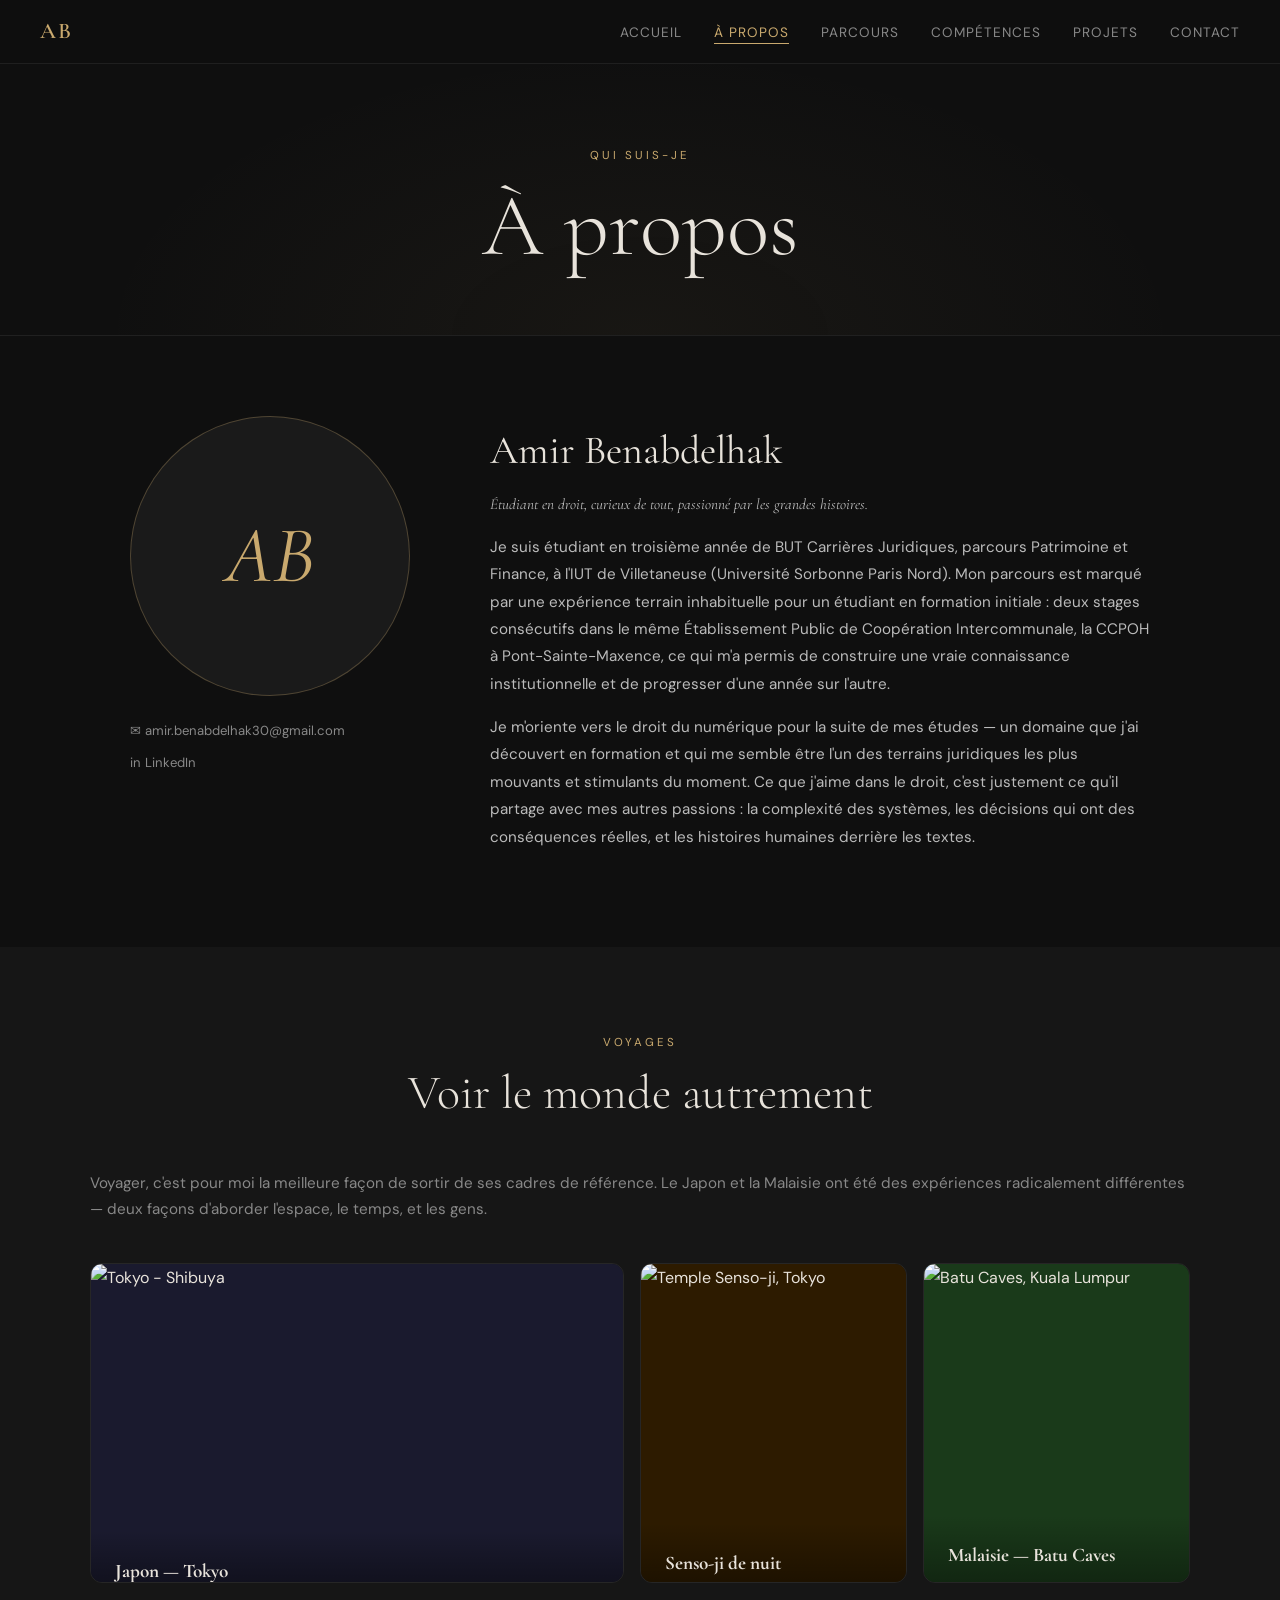
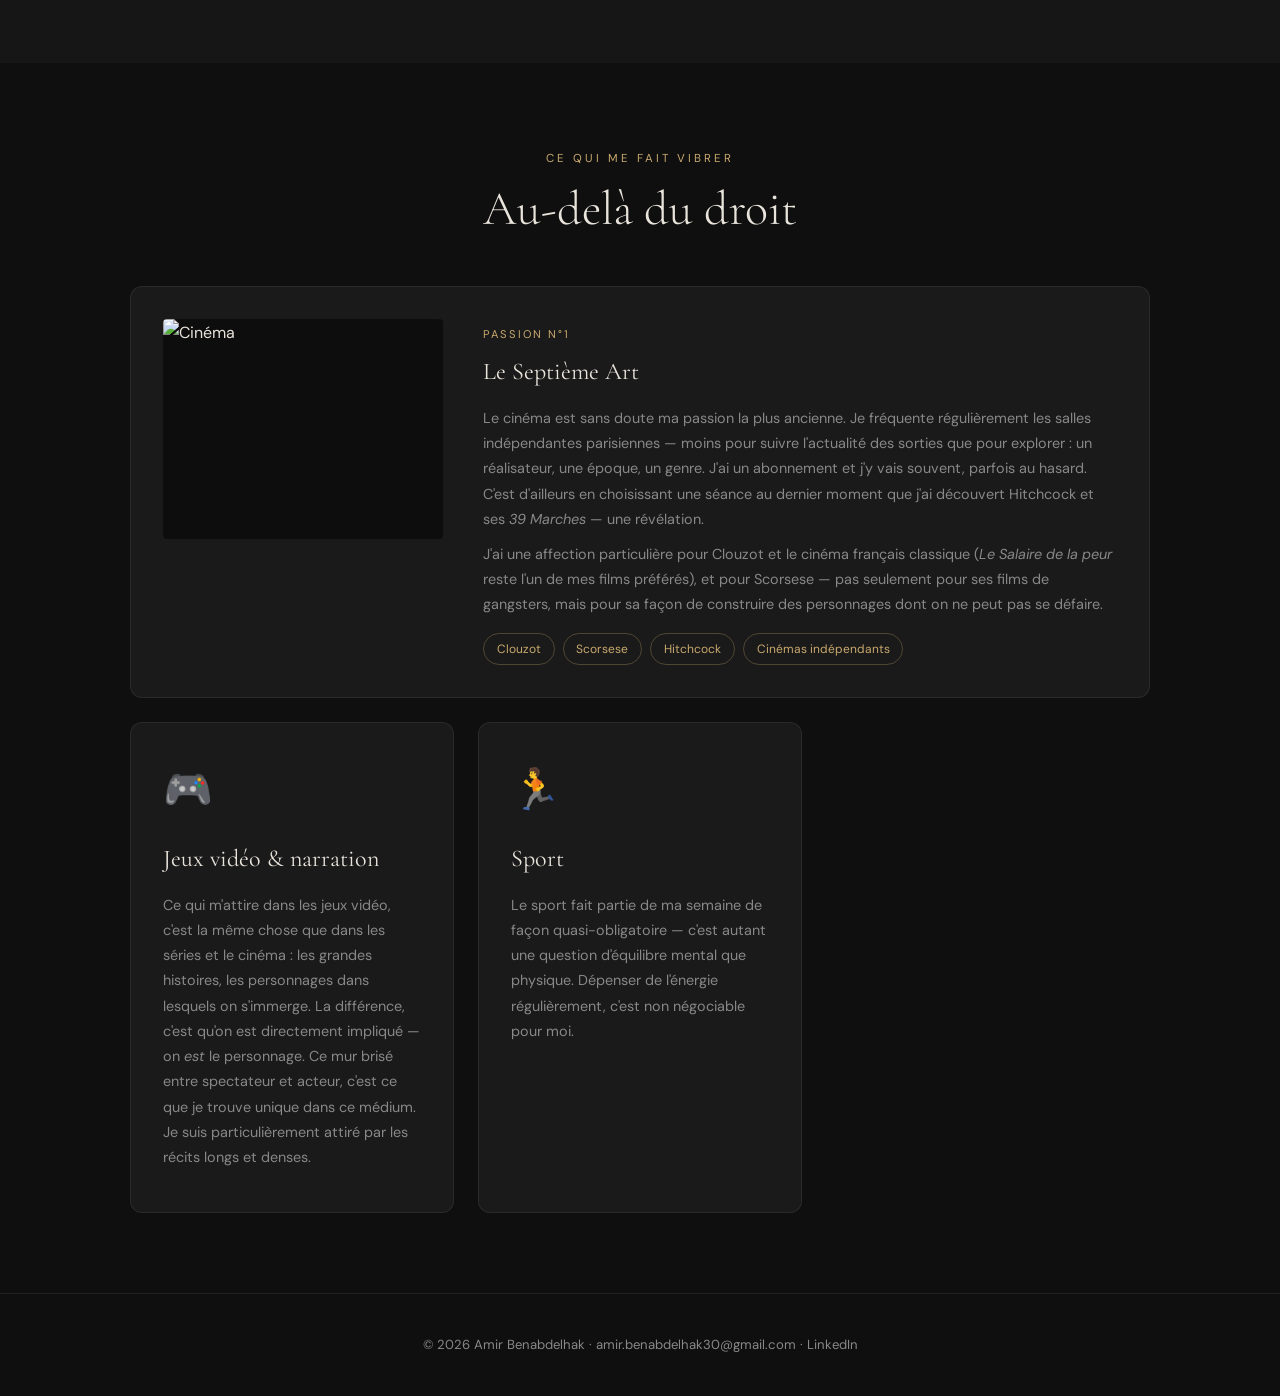
==== apropos.html @ e74fc809 "Add files via upload" ====
<!DOCTYPE html>
<html lang="fr">
<head>
  <meta charset="UTF-8">
  <meta name="viewport" content="width=device-width, initial-scale=1.0">
  <title>À propos — Amir Benabdelhak</title>
  <link rel="preconnect" href="https://fonts.googleapis.com">
  <link rel="preconnect" href="https://fonts.gstatic.com" crossorigin>
  <link href="https://fonts.googleapis.com/css2?family=Cormorant+Garamond:ital,wght@0,300;0,400;0,600;1,300;1,400&family=DM+Sans:wght@300;400;500&display=swap" rel="stylesheet">
  <link rel="stylesheet" href="style.css">
</head>
<body>

  <nav id="navbar">
    <div class="nav-logo">AB</div>
    <ul class="nav-links">
      <li><a href="index.html">Accueil</a></li>
      <li><a href="apropos.html" class="active">À propos</a></li>
      <li><a href="parcours.html">Parcours</a></li>
      <li><a href="competences.html">Compétences</a></li>
      <li><a href="projets.html">Projets</a></li>
      <li><a href="contact.html">Contact</a></li>
    </ul>
    <button class="nav-toggle" onclick="toggleMenu()">☰</button>
  </nav>

  <section class="page-hero">
    <span class="section-tag">Qui suis-je</span>
    <h1>À propos</h1>
  </section>

  <!-- INTRO -->
  <section class="about-intro">
    <div class="about-grid">
      <div class="about-photo-col">
        <img src="images/photo_pro.jpg" alt="Amir Benabdelhak" class="about-photo" onerror="this.style.display='none'; this.nextElementSibling.style.display='flex'">
        <div class="photo-placeholder large" style="display:none">AB</div>
        <div class="about-links">
          <a href="mailto:amir.benabdelhak30@gmail.com" class="about-link">✉ amir.benabdelhak30@gmail.com</a>
          <a href="https://www.linkedin.com/in/amir-benabdelhak-24921a3b7/" target="_blank" class="about-link">in LinkedIn</a>
        </div>
      </div>
      <div class="about-text-col">
        <h2>Amir Benabdelhak</h2>
        <p class="about-tagline"><em>Étudiant en droit, curieux de tout, passionné par les grandes histoires.</em></p>
        <p>Je suis étudiant en troisième année de BUT Carrières Juridiques, parcours Patrimoine et Finance, à l'IUT de Villetaneuse (Université Sorbonne Paris Nord). Mon parcours est marqué par une expérience terrain inhabituelle pour un étudiant en formation initiale : deux stages consécutifs dans le même Établissement Public de Coopération Intercommunale, la CCPOH à Pont-Sainte-Maxence, ce qui m'a permis de construire une vraie connaissance institutionnelle et de progresser d'une année sur l'autre.</p>
        <p>Je m'oriente vers le droit du numérique pour la suite de mes études — un domaine que j'ai découvert en formation et qui me semble être l'un des terrains juridiques les plus mouvants et stimulants du moment. Ce que j'aime dans le droit, c'est justement ce qu'il partage avec mes autres passions : la complexité des systèmes, les décisions qui ont des conséquences réelles, et les histoires humaines derrière les textes.</p>
      </div>
    </div>
  </section>

  <!-- VOYAGES -->
  <section class="travels">
    <div class="section-header">
      <span class="section-tag">Voyages</span>
      <h2>Voir le monde autrement</h2>
    </div>
    <p class="section-intro">Voyager, c'est pour moi la meilleure façon de sortir de ses cadres de référence. Le Japon et la Malaisie ont été des expériences radicalement différentes — deux façons d'aborder l'espace, le temps, et les gens.</p>
    <div class="travel-grid">
      <div class="travel-card wide">
        <img src="images/japon_shibuya.jpg" alt="Shibuya, Tokyo" onerror="this.style.background='#1a1a2e'; this.alt='Tokyo - Shibuya'">
        <div class="travel-overlay">
          <h3>Japon — Tokyo</h3>
          <p>Shibuya, Asakusa, l'hypermodernité et le temple côte à côte. Une ville où la tradition et le futur coexistent sans se contredire.</p>
        </div>
      </div>
      <div class="travel-card">
        <img src="images/japon_temple.jpg" alt="Temple Senso-ji, Tokyo" onerror="this.style.background='#2d1b00'">
        <div class="travel-overlay">
          <h3>Senso-ji de nuit</h3>
          <p>Asakusa après minuit. Un silence inhabituellement précieux dans cette ville qui ne dort pas.</p>
        </div>
      </div>
      <div class="travel-card">
        <img src="images/malaisie.jpg" alt="Batu Caves, Kuala Lumpur" onerror="this.style.background='#1a3a1a'">
        <div class="travel-overlay">
          <h3>Malaisie — Batu Caves</h3>
          <p>Kuala Lumpur et ses Batu Caves, un melting-pot culturel fascinant entre Asie du Sud-Est et influences indiennes.</p>
        </div>
      </div>
    </div>
  </section>

  <!-- CENTRES D'INTÉRÊT -->
  <section class="interests">
    <div class="section-header">
      <span class="section-tag">Ce qui me fait vibrer</span>
      <h2>Au-delà du droit</h2>
    </div>
    <div class="interests-grid">

      <div class="interest-card featured">
        <div class="interest-img-wrap">
          <img src="images/cinema.jpg" alt="Cinéma" onerror="this.parentElement.style.background='#0d0d0d'">
        </div>
        <div class="interest-content">
          <span class="interest-tag">Passion n°1</span>
          <h3>Le Septième Art</h3>
          <p>Le cinéma est sans doute ma passion la plus ancienne. Je fréquente régulièrement les salles indépendantes parisiennes — moins pour suivre l'actualité des sorties que pour explorer : un réalisateur, une époque, un genre. J'ai un abonnement et j'y vais souvent, parfois au hasard. C'est d'ailleurs en choisissant une séance au dernier moment que j'ai découvert Hitchcock et ses <em>39 Marches</em> — une révélation.</p>
          <p>J'ai une affection particulière pour Clouzot et le cinéma français classique (<em>Le Salaire de la peur</em> reste l'un de mes films préférés), et pour Scorsese — pas seulement pour ses films de gangsters, mais pour sa façon de construire des personnages dont on ne peut pas se défaire.</p>
          <div class="interest-tags">
            <span>Clouzot</span><span>Scorsese</span><span>Hitchcock</span><span>Cinémas indépendants</span>
          </div>
        </div>
      </div>

      <div class="interest-card">
        <span class="interest-emoji">🎮</span>
        <h3>Jeux vidéo & narration</h3>
        <p>Ce qui m'attire dans les jeux vidéo, c'est la même chose que dans les séries et le cinéma : les grandes histoires, les personnages dans lesquels on s'immerge. La différence, c'est qu'on est directement impliqué — on <em>est</em> le personnage. Ce mur brisé entre spectateur et acteur, c'est ce que je trouve unique dans ce médium. Je suis particulièrement attiré par les récits longs et denses.</p>
      </div>

      <div class="interest-card">
        <span class="interest-emoji">🏃</span>
        <h3>Sport</h3>
        <p>Le sport fait partie de ma semaine de façon quasi-obligatoire — c'est autant une question d'équilibre mental que physique. Dépenser de l'énergie régulièrement, c'est non négociable pour moi.</p>
      </div>

    </div>
  </section>

  <footer>
    <p>© 2026 Amir Benabdelhak · <a href="mailto:amir.benabdelhak30@gmail.com">amir.benabdelhak30@gmail.com</a> · <a href="https://www.linkedin.com/in/amir-benabdelhak-24921a3b7/" target="_blank">LinkedIn</a></p>
  </footer>

  <script src="script.js"></script>
</body>
</html>
---- style.css ----
/* ===========================
   VARIABLES & RESET
   =========================== */
:root {
  --bg: #0f0f0f;
  --bg-alt: #161616;
  --bg-card: #1a1a1a;
  --text: #e8e3db;
  --text-muted: #888;
  --text-light: #bbb;
  --accent: #c9a96e;
  --accent-light: #e4c99a;
  --accent-dim: rgba(201, 169, 110, 0.15);
  --border: rgba(255,255,255,0.07);
  --border-accent: rgba(201, 169, 110, 0.3);
  --font-display: 'Cormorant Garamond', Georgia, serif;
  --font-body: 'DM Sans', sans-serif;
  --radius: 4px;
  --radius-lg: 12px;
  --shadow: 0 4px 24px rgba(0,0,0,0.4);
  --transition: 0.3s ease;
}

*, *::before, *::after { box-sizing: border-box; margin: 0; padding: 0; }

html { scroll-behavior: smooth; }

body {
  background: var(--bg);
  color: var(--text);
  font-family: var(--font-body);
  font-size: 16px;
  line-height: 1.7;
  overflow-x: hidden;
}

a { color: var(--accent); text-decoration: none; transition: color var(--transition); }
a:hover { color: var(--accent-light); }

img { max-width: 100%; display: block; }

ul { list-style: none; }

/* ===========================
   NAVBAR
   =========================== */
#navbar {
  position: fixed;
  top: 0; left: 0; right: 0;
  z-index: 100;
  display: flex;
  align-items: center;
  justify-content: space-between;
  padding: 0 2.5rem;
  height: 64px;
  background: rgba(15,15,15,0.92);
  backdrop-filter: blur(12px);
  border-bottom: 1px solid var(--border);
  transition: background var(--transition);
}

.nav-logo {
  font-family: var(--font-display);
  font-size: 1.4rem;
  font-weight: 600;
  color: var(--accent);
  letter-spacing: 2px;
}

.nav-links {
  display: flex;
  gap: 2rem;
  align-items: center;
}

.nav-links a {
  font-size: 0.85rem;
  font-weight: 400;
  color: var(--text-muted);
  text-transform: uppercase;
  letter-spacing: 1px;
  transition: color var(--transition);
  padding-bottom: 2px;
  border-bottom: 1px solid transparent;
}

.nav-links a:hover,
.nav-links a.active {
  color: var(--accent);
  border-bottom-color: var(--accent);
}

.nav-toggle {
  display: none;
  background: none;
  border: none;
  color: var(--text);
  font-size: 1.4rem;
  cursor: pointer;
}

/* ===========================
   HERO
   =========================== */
.hero {
  min-height: 100vh;
  display: flex;
  align-items: center;
  justify-content: center;
  padding: 100px 2.5rem 60px;
  position: relative;
  overflow: hidden;
}

.hero-bg {
  position: absolute;
  inset: 0;
  background: radial-gradient(ellipse at 60% 40%, rgba(201,169,110,0.06) 0%, transparent 60%),
              radial-gradient(ellipse at 10% 80%, rgba(201,169,110,0.04) 0%, transparent 50%);
  pointer-events: none;
}

.hero-content {
  max-width: 1100px;
  width: 100%;
  display: grid;
  grid-template-columns: 280px 1fr;
  gap: 5rem;
  align-items: center;
  animation: fadeUp 0.8s ease both;
}

@keyframes fadeUp {
  from { opacity: 0; transform: translateY(30px); }
  to   { opacity: 1; transform: translateY(0); }
}

.hero-photo-wrap {
  position: relative;
}

.hero-photo {
  width: 100%;
  aspect-ratio: 3/4;
  object-fit: cover;
  object-position: top;
  border-radius: var(--radius-lg);
  border: 1px solid var(--border-accent);
  box-shadow: var(--shadow);
}

.photo-placeholder {
  width: 100%;
  aspect-ratio: 3/4;
  border-radius: var(--radius-lg);
  background: var(--bg-card);
  border: 1px solid var(--border-accent);
  display: flex;
  align-items: center;
  justify-content: center;
  font-family: var(--font-display);
  font-size: 4rem;
  color: var(--accent);
  font-style: italic;
}

.photo-placeholder.large {
  aspect-ratio: 1;
  font-size: 5rem;
  width: 280px;
  height: 280px;
  border-radius: 50%;
}

.hero-eyebrow {
  font-size: 0.75rem;
  text-transform: uppercase;
  letter-spacing: 3px;
  color: var(--accent);
  margin-bottom: 1rem;
}

.hero-name {
  font-family: var(--font-display);
  font-size: clamp(3rem, 6vw, 5rem);
  font-weight: 300;
  line-height: 1.1;
  color: var(--text);
  margin-bottom: 1.2rem;
}

.hero-name em {
  font-style: italic;
  color: var(--accent);
}

.hero-subtitle {
  font-size: 0.9rem;
  color: var(--text-muted);
  text-transform: uppercase;
  letter-spacing: 1.5px;
  margin-bottom: 1.5rem;
  line-height: 1.8;
}

.hero-desc {
  color: var(--text-light);
  font-size: 1rem;
  max-width: 520px;
  margin-bottom: 2.5rem;
  line-height: 1.8;
}

.hero-cta {
  display: flex;
  gap: 1rem;
  flex-wrap: wrap;
}

.btn-primary {
  display: inline-block;
  padding: 0.8rem 2rem;
  background: var(--accent);
  color: #0f0f0f;
  font-weight: 500;
  font-size: 0.85rem;
  letter-spacing: 1px;
  text-transform: uppercase;
  border-radius: var(--radius);
  transition: all var(--transition);
}

.btn-primary:hover {
  background: var(--accent-light);
  color: #0f0f0f;
  transform: translateY(-2px);
  box-shadow: 0 8px 24px rgba(201,169,110,0.3);
}

.btn-primary.full-width { width: 100%; text-align: center; }

.btn-secondary {
  display: inline-block;
  padding: 0.8rem 2rem;
  border: 1px solid var(--border-accent);
  color: var(--accent);
  font-size: 0.85rem;
  letter-spacing: 1px;
  text-transform: uppercase;
  border-radius: var(--radius);
  transition: all var(--transition);
}

.btn-secondary:hover {
  background: var(--accent-dim);
  color: var(--accent-light);
  transform: translateY(-2px);
}

.hero-scroll {
  position: absolute;
  bottom: 2rem;
  left: 50%;
  transform: translateX(-50%);
  color: var(--text-muted);
  font-size: 1.2rem;
  animation: bounce 2s infinite;
}

@keyframes bounce {
  0%, 100% { transform: translateX(-50%) translateY(0); }
  50%       { transform: translateX(-50%) translateY(6px); }
}

/* ===========================
   STATS
   =========================== */
.stats {
  padding: 4rem 2.5rem;
  border-top: 1px solid var(--border);
  border-bottom: 1px solid var(--border);
  background: var(--bg-alt);
}

.stats-grid {
  max-width: 1100px;
  margin: 0 auto;
  display: grid;
  grid-template-columns: repeat(4, 1fr);
  gap: 2rem;
  text-align: center;
}

.stat-number {
  display: block;
  font-family: var(--font-display);
  font-size: 3rem;
  font-weight: 300;
  color: var(--accent);
  line-height: 1;
  margin-bottom: 0.5rem;
}

.stat-label {
  font-size: 0.82rem;
  color: var(--text-muted);
  text-transform: uppercase;
  letter-spacing: 1px;
  line-height: 1.4;
}

/* ===========================
   SECTIONS COMMUNES
   =========================== */
.section-header {
  max-width: 1100px;
  margin: 0 auto 3rem;
  text-align: center;
}

.section-tag {
  display: inline-block;
  font-size: 0.72rem;
  text-transform: uppercase;
  letter-spacing: 3px;
  color: var(--accent);
  margin-bottom: 0.8rem;
}

.section-header h2 {
  font-family: var(--font-display);
  font-size: clamp(2rem, 4vw, 3rem);
  font-weight: 300;
  color: var(--text);
  line-height: 1.2;
}

.section-intro {
  color: var(--text-muted);
  max-width: 600px;
  margin: 1rem auto 0;
  font-size: 0.95rem;
}

/* ===========================
   MISSIONS PREVIEW (HOME)
   =========================== */
.missions-preview {
  padding: 6rem 2.5rem;
  max-width: 1100px;
  margin: 0 auto;
}

.missions-grid {
  display: grid;
  grid-template-columns: repeat(2, 1fr);
  gap: 1.5rem;
}

.mission-card {
  background: var(--bg-card);
  border: 1px solid var(--border);
  border-radius: var(--radius-lg);
  padding: 2rem;
  transition: border-color var(--transition), transform var(--transition);
}

.mission-card:hover {
  border-color: var(--border-accent);
  transform: translateY(-4px);
}

.mission-icon {
  font-size: 2rem;
  display: block;
  margin-bottom: 1rem;
}

.mission-card h3 {
  font-family: var(--font-display);
  font-size: 1.4rem;
  font-weight: 400;
  color: var(--text);
  margin-bottom: 0.7rem;
}

.mission-card p {
  color: var(--text-muted);
  font-size: 0.9rem;
  line-height: 1.7;
}

/* ===========================
   PAGE HERO
   =========================== */
.page-hero {
  padding: 140px 2.5rem 60px;
  text-align: center;
  border-bottom: 1px solid var(--border);
  background: radial-gradient(ellipse at 50% 100%, rgba(201,169,110,0.05) 0%, transparent 60%);
}

.page-hero h1 {
  font-family: var(--font-display);
  font-size: clamp(3rem, 7vw, 5.5rem);
  font-weight: 300;
  color: var(--text);
  line-height: 1.1;
}

/* ===========================
   ABOUT PAGE
   =========================== */
.about-intro {
  padding: 5rem 2.5rem;
  max-width: 1100px;
  margin: 0 auto;
}

.about-grid {
  display: grid;
  grid-template-columns: 280px 1fr;
  gap: 5rem;
  align-items: start;
}

.about-photo {
  width: 280px;
  height: 280px;
  object-fit: cover;
  object-position: top;
  border-radius: 50%;
  border: 2px solid var(--border-accent);
  box-shadow: var(--shadow);
}

.about-links {
  margin-top: 1.5rem;
  display: flex;
  flex-direction: column;
  gap: 0.6rem;
}

.about-link {
  font-size: 0.82rem;
  color: var(--text-muted);
  transition: color var(--transition);
  display: flex;
  align-items: center;
  gap: 0.4rem;
}

.about-link:hover { color: var(--accent); }

.about-text-col h2 {
  font-family: var(--font-display);
  font-size: 2.5rem;
  font-weight: 400;
  color: var(--text);
  margin-bottom: 0.4rem;
}

.about-tagline {
  color: var(--accent);
  font-family: var(--font-display);
  font-size: 1.2rem;
  margin-bottom: 1.5rem;
}

.about-text-col p {
  color: var(--text-light);
  font-size: 0.95rem;
  line-height: 1.8;
  margin-bottom: 1rem;
}

/* ===========================
   TRAVELS
   =========================== */
.travels {
  padding: 5rem 2.5rem;
  background: var(--bg-alt);
}

.travels .section-header,
.travels p.section-intro {
  max-width: 1100px;
  margin-left: auto;
  margin-right: auto;
}

.travel-grid {
  max-width: 1100px;
  margin: 2.5rem auto 0;
  display: grid;
  grid-template-columns: 2fr 1fr 1fr;
  grid-template-rows: 320px;
  gap: 1rem;
}

.travel-card {
  position: relative;
  overflow: hidden;
  border-radius: var(--radius-lg);
  border: 1px solid var(--border);
  cursor: pointer;
}

.travel-card img {
  width: 100%;
  height: 100%;
  object-fit: cover;
  transition: transform 0.5s ease;
  background: var(--bg-card);
}

.travel-card:hover img { transform: scale(1.05); }

.travel-overlay {
  position: absolute;
  bottom: 0; left: 0; right: 0;
  padding: 1.5rem;
  background: linear-gradient(to top, rgba(0,0,0,0.85) 0%, transparent 100%);
  transform: translateY(60%);
  transition: transform 0.4s ease;
}

.travel-card:hover .travel-overlay { transform: translateY(0); }

.travel-overlay h3 {
  font-family: var(--font-display);
  font-size: 1.2rem;
  color: var(--text);
  margin-bottom: 0.4rem;
}

.travel-overlay p {
  font-size: 0.82rem;
  color: var(--text-muted);
  line-height: 1.5;
}

/* ===========================
   INTERESTS
   =========================== */
.interests {
  padding: 5rem 2.5rem;
  max-width: 1100px;
  margin: 0 auto;
}

.interests-grid {
  display: grid;
  grid-template-columns: 1fr 1fr 1fr;
  gap: 1.5rem;
  margin-top: 1rem;
}

.interest-card {
  background: var(--bg-card);
  border: 1px solid var(--border);
  border-radius: var(--radius-lg);
  padding: 2rem;
  transition: border-color var(--transition);
}

.interest-card:hover { border-color: var(--border-accent); }

.interest-card.featured {
  grid-column: 1 / -1;
  display: grid;
  grid-template-columns: 280px 1fr;
  gap: 2.5rem;
  align-items: start;
}

.interest-img-wrap {
  height: 220px;
  border-radius: var(--radius);
  overflow: hidden;
  background: var(--bg-alt);
}

.interest-img-wrap img {
  width: 100%;
  height: 100%;
  object-fit: cover;
}

.interest-tag {
  display: inline-block;
  font-size: 0.7rem;
  text-transform: uppercase;
  letter-spacing: 2px;
  color: var(--accent);
  margin-bottom: 0.5rem;
}

.interest-card h3 {
  font-family: var(--font-display);
  font-size: 1.5rem;
  font-weight: 400;
  color: var(--text);
  margin-bottom: 0.8rem;
}

.interest-card p {
  color: var(--text-muted);
  font-size: 0.9rem;
  line-height: 1.75;
  margin-bottom: 0.6rem;
}

.interest-tags {
  display: flex;
  flex-wrap: wrap;
  gap: 0.5rem;
  margin-top: 1rem;
}

.interest-tags span {
  font-size: 0.75rem;
  padding: 0.3rem 0.8rem;
  border: 1px solid var(--border-accent);
  border-radius: 50px;
  color: var(--accent);
}

.interest-emoji {
  font-size: 2.5rem;
  display: block;
  margin-bottom: 1rem;
}

/* ===========================
   TIMELINE
   =========================== */
.timeline-section {
  padding: 5rem 2.5rem;
  max-width: 1100px;
  margin: 0 auto;
}

.timeline {
  position: relative;
  padding: 2rem 0;
}

.timeline::before {
  content: '';
  position: absolute;
  left: 50%;
  top: 0; bottom: 0;
  width: 1px;
  background: var(--border);
  transform: translateX(-50%);
}

.timeline-block {
  display: flex;
  width: 50%;
  padding: 0 3rem 3rem;
  position: relative;
  animation: fadeUp 0.6s ease both;
}

.timeline-block.left {
  left: 0;
  justify-content: flex-end;
}

.timeline-block.right {
  left: 50%;
  justify-content: flex-start;
}

.timeline-dot {
  position: absolute;
  right: -8px;
  top: 8px;
  width: 16px;
  height: 16px;
  border-radius: 50%;
  background: var(--bg);
  border: 2px solid var(--accent);
  z-index: 1;
}

.timeline-block.right .timeline-dot {
  left: -8px;
  right: auto;
}

.timeline-dot.education { border-color: var(--accent); }
.timeline-dot.internship { background: var(--accent); }
.timeline-dot.future { border-color: var(--text-muted); border-style: dashed; }

.timeline-card {
  background: var(--bg-card);
  border: 1px solid var(--border);
  border-radius: var(--radius-lg);
  padding: 1.8rem;
  max-width: 440px;
  transition: border-color var(--transition);
}

.timeline-card:hover { border-color: var(--border-accent); }
.timeline-card.highlight { border-color: var(--border-accent); }

.timeline-date {
  display: block;
  font-size: 0.75rem;
  color: var(--accent);
  text-transform: uppercase;
  letter-spacing: 2px;
  margin-bottom: 0.3rem;
}

.timeline-type {
  display: block;
  font-size: 0.72rem;
  color: var(--text-muted);
  text-transform: uppercase;
  letter-spacing: 1px;
  margin-bottom: 0.6rem;
}

.timeline-card h3 {
  font-family: var(--font-display);
  font-size: 1.4rem;
  font-weight: 400;
  color: var(--text);
  margin-bottom: 0.2rem;
}

.timeline-card h4 {
  font-size: 0.82rem;
  color: var(--text-muted);
  font-weight: 400;
  margin-bottom: 0.8rem;
}

.timeline-card p {
  font-size: 0.88rem;
  color: var(--text-muted);
  line-height: 1.7;
  margin-bottom: 0.6rem;
}

.timeline-missions {
  margin: 0.8rem 0;
  padding-left: 1.2rem;
}

.timeline-missions li {
  list-style: disc;
  font-size: 0.85rem;
  color: var(--text-muted);
  line-height: 1.6;
  margin-bottom: 0.4rem;
}

.timeline-tags {
  display: flex;
  flex-wrap: wrap;
  gap: 0.4rem;
  margin-top: 1rem;
}

.timeline-tags span {
  font-size: 0.72rem;
  padding: 0.25rem 0.7rem;
  background: var(--accent-dim);
  color: var(--accent);
  border-radius: 50px;
}

.future-card {
  border-style: dashed;
  border-color: var(--border);
}

/* ===========================
   SKILLS PAGE
   =========================== */
.skills-section {
  padding: 5rem 2.5rem;
}

.skills-section.alt-bg { background: var(--bg-alt); }

.competences-grid {
  max-width: 1100px;
  margin: 0 auto;
  display: grid;
  grid-template-columns: repeat(2, 1fr);
  gap: 1.5rem;
}

.competence-card {
  background: var(--bg-card);
  border: 1px solid var(--border);
  border-radius: var(--radius-lg);
  padding: 2rem;
  transition: border-color var(--transition), transform var(--transition);
}

.competence-card:hover {
  border-color: var(--border-accent);
  transform: translateY(-3px);
}

.competence-number {
  font-family: var(--font-display);
  font-size: 3.5rem;
  font-weight: 300;
  color: var(--accent-dim);
  line-height: 1;
  margin-bottom: 0.5rem;
  border-bottom: 1px solid var(--border);
  padding-bottom: 0.5rem;
}

.competence-card h3 {
  font-family: var(--font-display);
  font-size: 1.3rem;
  font-weight: 400;
  color: var(--text);
  margin: 0.8rem 0 0.6rem;
}

.competence-card p {
  color: var(--text-muted);
  font-size: 0.88rem;
  line-height: 1.7;
  margin-bottom: 1rem;
}

.competence-examples {
  border-top: 1px solid var(--border);
  padding-top: 1rem;
  font-size: 0.82rem;
}

.competence-examples strong {
  display: block;
  color: var(--accent);
  margin-bottom: 0.4rem;
  font-size: 0.75rem;
  text-transform: uppercase;
  letter-spacing: 1px;
}

.competence-examples span {
  display: block;
  color: var(--text-muted);
  padding: 0.2rem 0;
  padding-left: 0.8rem;
  border-left: 2px solid var(--accent-dim);
  margin-bottom: 0.3rem;
}

.skills-domains {
  max-width: 1100px;
  margin: 0 auto;
  display: grid;
  grid-template-columns: repeat(2, 1fr);
  gap: 2rem;
}

.domain-block {
  background: var(--bg-card);
  border: 1px solid var(--border);
  border-radius: var(--radius-lg);
  padding: 2rem;
}

.domain-block h3 {
  font-family: var(--font-display);
  font-size: 1.3rem;
  font-weight: 400;
  color: var(--text);
  margin-bottom: 1.5rem;
  padding-bottom: 0.8rem;
  border-bottom: 1px solid var(--border);
}

.skill-bar-item {
  margin-bottom: 1.2rem;
}

.skill-bar-item span {
  font-size: 0.82rem;
  color: var(--text-muted);
  display: block;
  margin-bottom: 0.4rem;
}

.bar {
  height: 4px;
  background: rgba(255,255,255,0.06);
  border-radius: 2px;
  overflow: hidden;
}

.bar-fill {
  height: 100%;
  background: linear-gradient(to right, var(--accent), var(--accent-light));
  border-radius: 2px;
  transition: width 1.5s ease;
  width: 0;
}

.bar-fill.animated { width: var(--w); }

/* ===========================
   PROJETS PAGE
   =========================== */
.project-featured {
  padding: 4rem 2.5rem;
  max-width: 1100px;
  margin: 0 auto;
}

.featured-badge {
  display: inline-block;
  font-size: 0.8rem;
  padding: 0.4rem 1.2rem;
  background: var(--accent-dim);
  color: var(--accent);
  border-radius: 50px;
  border: 1px solid var(--border-accent);
  margin-bottom: 2rem;
  text-transform: uppercase;
  letter-spacing: 1px;
}

.featured-grid {
  display: grid;
  grid-template-columns: 1fr 380px;
  gap: 3rem;
  align-items: start;
  background: var(--bg-card);
  border: 1px solid var(--border-accent);
  border-radius: var(--radius-lg);
  padding: 2.5rem;
}

.project-type {
  display: block;
  font-size: 0.75rem;
  text-transform: uppercase;
  letter-spacing: 2px;
  color: var(--accent);
  margin-bottom: 0.6rem;
}

.featured-text h2 {
  font-family: var(--font-display);
  font-size: 2rem;
  font-weight: 400;
  color: var(--text);
  margin-bottom: 1.5rem;
  line-height: 1.2;
}

.project-scores {
  display: flex;
  gap: 2rem;
  margin-bottom: 1.5rem;
  padding: 1.2rem;
  background: var(--bg-alt);
  border-radius: var(--radius);
}

.score-item { text-align: center; }

.score-value {
  display: block;
  font-family: var(--font-display);
  font-size: 2.5rem;
  font-weight: 300;
  color: var(--accent);
  line-height: 1;
}

.score-label {
  font-size: 0.75rem;
  color: var(--text-muted);
  text-transform: uppercase;
  letter-spacing: 1px;
}

.featured-text p {
  color: var(--text-muted);
  font-size: 0.9rem;
  line-height: 1.75;
  margin-bottom: 1rem;
}

.featured-text h4 {
  font-family: var(--font-display);
  font-size: 1.1rem;
  color: var(--accent);
  font-weight: 400;
  margin: 1.2rem 0 0.8rem;
}

.project-learnings {
  padding-left: 1.2rem;
}

.project-learnings li {
  list-style: disc;
  font-size: 0.88rem;
  color: var(--text-muted);
  line-height: 1.65;
  margin-bottom: 0.6rem;
}

.project-learnings strong { color: var(--text-light); }

.project-structure h4 {
  font-family: var(--font-display);
  font-size: 1.1rem;
  color: var(--text);
  margin-bottom: 1.2rem;
  padding-bottom: 0.6rem;
  border-bottom: 1px solid var(--border);
}

.structure-item {
  display: flex;
  gap: 1rem;
  margin-bottom: 1rem;
  align-items: flex-start;
}

.struct-num {
  min-width: 32px;
  height: 32px;
  background: var(--accent-dim);
  color: var(--accent);
  border-radius: 50%;
  display: flex;
  align-items: center;
  justify-content: center;
  font-family: var(--font-display);
  font-size: 0.9rem;
  flex-shrink: 0;
}

.structure-item strong {
  display: block;
  font-size: 0.85rem;
  color: var(--text);
  margin-bottom: 0.2rem;
}

.structure-item p {
  font-size: 0.78rem;
  color: var(--text-muted);
  line-height: 1.5;
}

.stage-projects {
  padding: 5rem 2.5rem;
  background: var(--bg-alt);
}

.projects-grid {
  max-width: 1100px;
  margin: 0 auto;
  display: grid;
  grid-template-columns: repeat(2, 1fr);
  gap: 1.5rem;
}

.project-card {
  background: var(--bg-card);
  border: 1px solid var(--border);
  border-radius: var(--radius-lg);
  padding: 2rem;
  transition: border-color var(--transition), transform var(--transition);
}

.project-card:hover {
  border-color: var(--border-accent);
  transform: translateY(-3px);
}

.project-card-header {
  display: flex;
  justify-content: space-between;
  align-items: center;
  margin-bottom: 0.8rem;
}

.project-label {
  font-size: 0.72rem;
  text-transform: uppercase;
  letter-spacing: 2px;
  color: var(--accent);
}

.project-status {
  font-size: 0.72rem;
  padding: 0.2rem 0.7rem;
  border-radius: 50px;
}

.project-status.done {
  background: rgba(100,200,100,0.1);
  color: #7ec87e;
  border: 1px solid rgba(100,200,100,0.2);
}

.project-status.progress {
  background: rgba(201,169,110,0.15);
  color: var(--accent);
  border: 1px solid var(--border-accent);
}

.project-card h3 {
  font-family: var(--font-display);
  font-size: 1.4rem;
  font-weight: 400;
  color: var(--text);
  margin-bottom: 0.3rem;
}

.project-base {
  font-size: 0.78rem;
  color: var(--accent);
  margin-bottom: 0.8rem;
  font-style: italic;
}

.project-card p {
  font-size: 0.88rem;
  color: var(--text-muted);
  line-height: 1.7;
  margin-bottom: 1rem;
}

.project-tags {
  display: flex;
  flex-wrap: wrap;
  gap: 0.4rem;
  margin-bottom: 1rem;
}

.project-tags span {
  font-size: 0.72rem;
  padding: 0.25rem 0.7rem;
  background: var(--accent-dim);
  color: var(--accent);
  border-radius: 50px;
}

.project-acquired {
  border-top: 1px solid var(--border);
  padding-top: 1rem;
  font-size: 0.82rem;
  color: var(--text-muted);
  line-height: 1.65;
}

.project-acquired strong {
  display: block;
  color: var(--text-light);
  margin-bottom: 0.3rem;
}

/* ===========================
   CONTACT PAGE
   =========================== */
.contact-section {
  padding: 5rem 2.5rem;
  max-width: 1100px;
  margin: 0 auto;
}

.contact-grid {
  display: grid;
  grid-template-columns: 1fr 1.4fr;
  gap: 5rem;
  align-items: start;
}

.contact-info h2 {
  font-family: var(--font-display);
  font-size: 2.5rem;
  font-weight: 300;
  color: var(--text);
  margin-bottom: 1rem;
}

.contact-info > p {
  color: var(--text-muted);
  font-size: 0.92rem;
  line-height: 1.75;
  margin-bottom: 2.5rem;
}

.contact-items {
  display: flex;
  flex-direction: column;
  gap: 1.2rem;
}

.contact-item {
  display: flex;
  gap: 1rem;
  align-items: flex-start;
}

.contact-icon {
  width: 36px;
  height: 36px;
  background: var(--accent-dim);
  color: var(--accent);
  border-radius: var(--radius);
  display: flex;
  align-items: center;
  justify-content: center;
  font-size: 0.9rem;
  flex-shrink: 0;
  border: 1px solid var(--border-accent);
}

.contact-item strong {
  display: block;
  font-size: 0.78rem;
  text-transform: uppercase;
  letter-spacing: 1px;
  color: var(--text-muted);
  margin-bottom: 0.2rem;
}

.contact-item a,
.contact-item span {
  font-size: 0.9rem;
  color: var(--text-light);
}

.contact-form-wrap {
  background: var(--bg-card);
  border: 1px solid var(--border);
  border-radius: var(--radius-lg);
  padding: 2.5rem;
}

.form-group {
  margin-bottom: 1.5rem;
}

.form-group label {
  display: block;
  font-size: 0.78rem;
  text-transform: uppercase;
  letter-spacing: 1px;
  color: var(--text-muted);
  margin-bottom: 0.5rem;
}

.form-group input,
.form-group select,
.form-group textarea {
  width: 100%;
  background: var(--bg-alt);
  border: 1px solid var(--border);
  border-radius: var(--radius);
  padding: 0.8rem 1rem;
  color: var(--text);
  font-family: var(--font-body);
  font-size: 0.9rem;
  transition: border-color var(--transition);
  outline: none;
}

.form-group input:focus,
.form-group select:focus,
.form-group textarea:focus {
  border-color: var(--border-accent);
}

.form-group select {
  appearance: none;
  cursor: pointer;
}

.form-group textarea { resize: vertical; min-height: 120px; }

.form-note {
  margin-top: 1rem;
  font-size: 0.78rem;
  color: var(--text-muted);
  line-height: 1.5;
  text-align: center;
}

/* ===========================
   FOOTER
   =========================== */
footer {
  padding: 2.5rem;
  text-align: center;
  border-top: 1px solid var(--border);
  color: var(--text-muted);
  font-size: 0.82rem;
}

footer a {
  color: var(--text-muted);
  transition: color var(--transition);
}

footer a:hover { color: var(--accent); }

/* ===========================
   MOBILE NAV
   =========================== */
@media (max-width: 768px) {
  .nav-links { display: none; flex-direction: column; position: absolute; top: 64px; left: 0; right: 0; background: rgba(15,15,15,0.98); padding: 1.5rem; gap: 1rem; border-bottom: 1px solid var(--border); }
  .nav-links.open { display: flex; }
  .nav-toggle { display: block; }
  .hero-content { grid-template-columns: 1fr; gap: 2rem; text-align: center; }
  .hero-photo-wrap { max-width: 200px; margin: 0 auto; }
  .hero-cta { justify-content: center; }
  .stats-grid { grid-template-columns: repeat(2, 1fr); }
  .missions-grid { grid-template-columns: 1fr; }
  .about-grid { grid-template-columns: 1fr; text-align: center; }
  .about-photo { margin: 0 auto; }
  .travel-grid { grid-template-columns: 1fr; grid-template-rows: auto; height: auto; }
  .travel-card { height: 220px; }
  .interests-grid { grid-template-columns: 1fr; }
  .interest-card.featured { grid-template-columns: 1fr; }
  .timeline::before { left: 20px; }
  .timeline-block { width: 100%; left: 0 !important; padding-left: 50px; padding-right: 1rem; justify-content: flex-start; }
  .timeline-dot { left: 13px !important; right: auto !important; }
  .timeline-card { max-width: 100%; }
  .competences-grid { grid-template-columns: 1fr; }
  .skills-domains { grid-template-columns: 1fr; }
  .featured-grid { grid-template-columns: 1fr; }
  .projects-grid { grid-template-columns: 1fr; }
  .contact-grid { grid-template-columns: 1fr; gap: 2.5rem; }
}
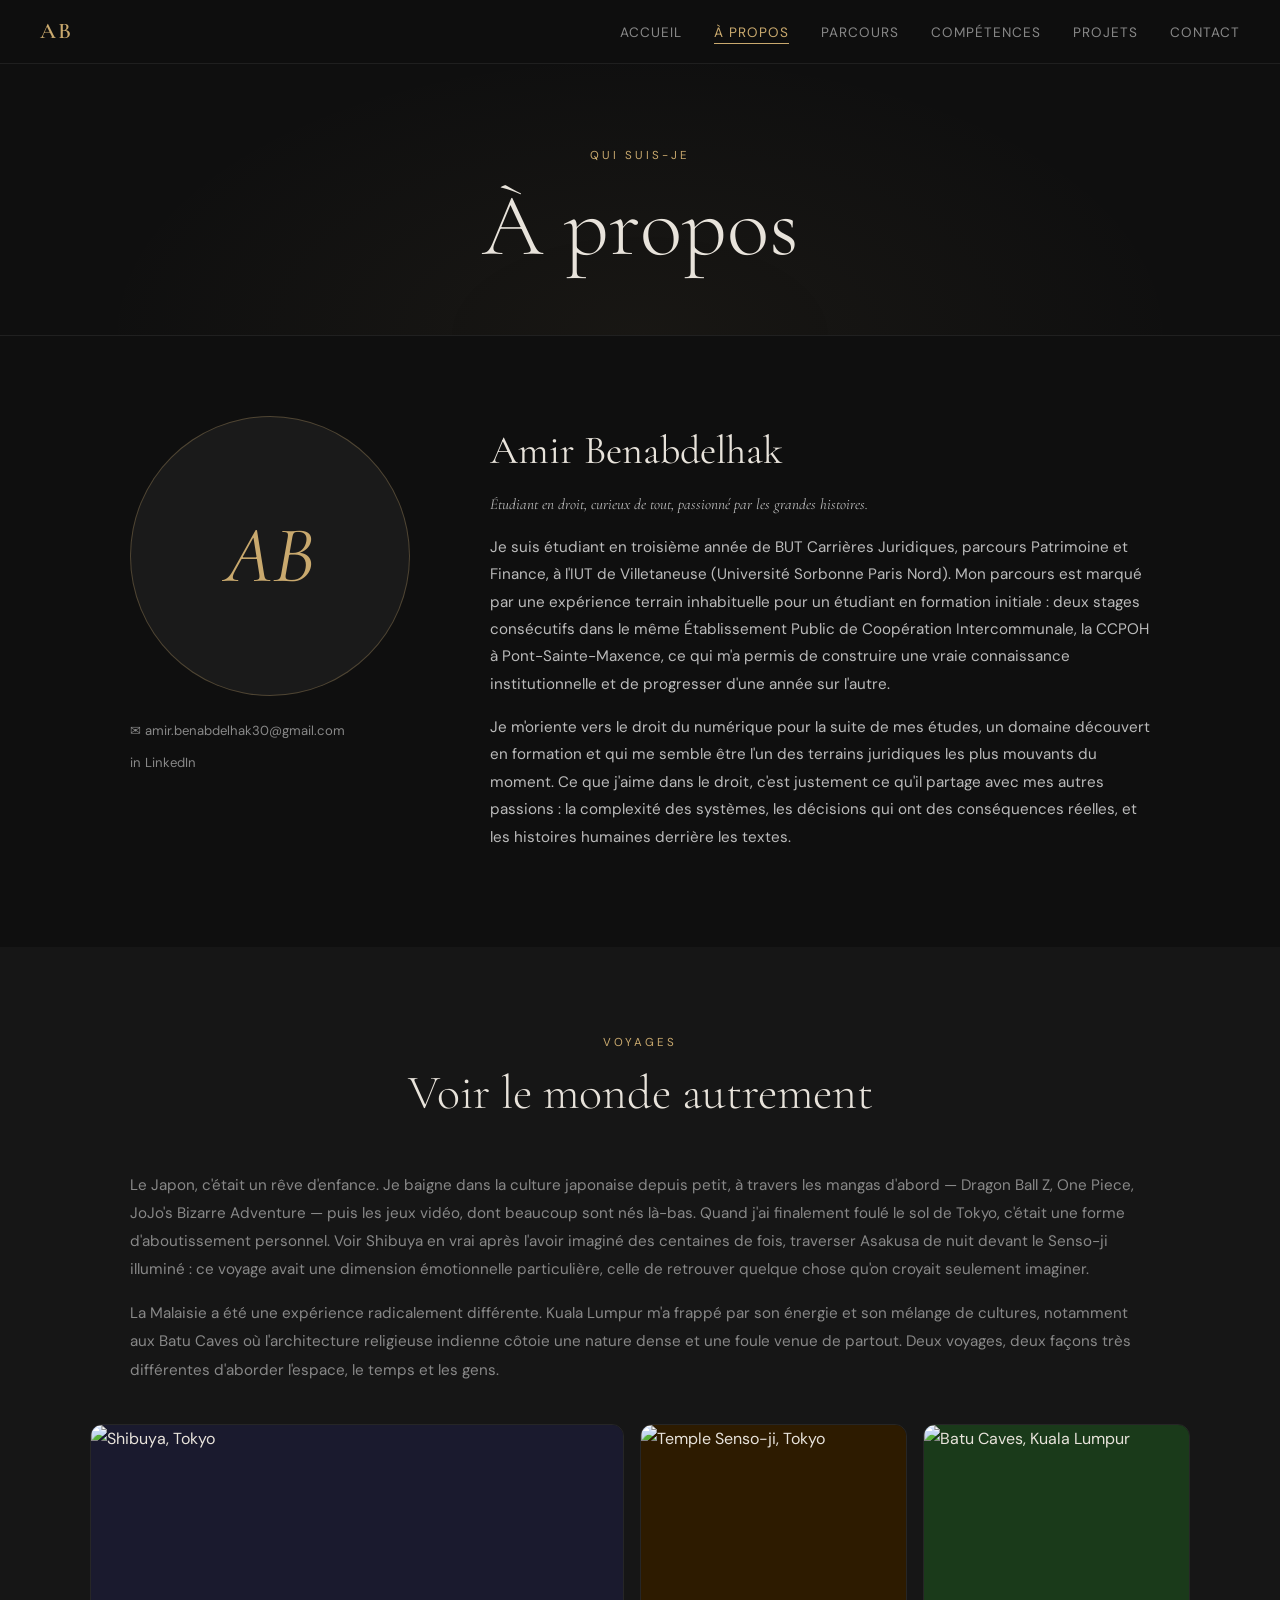
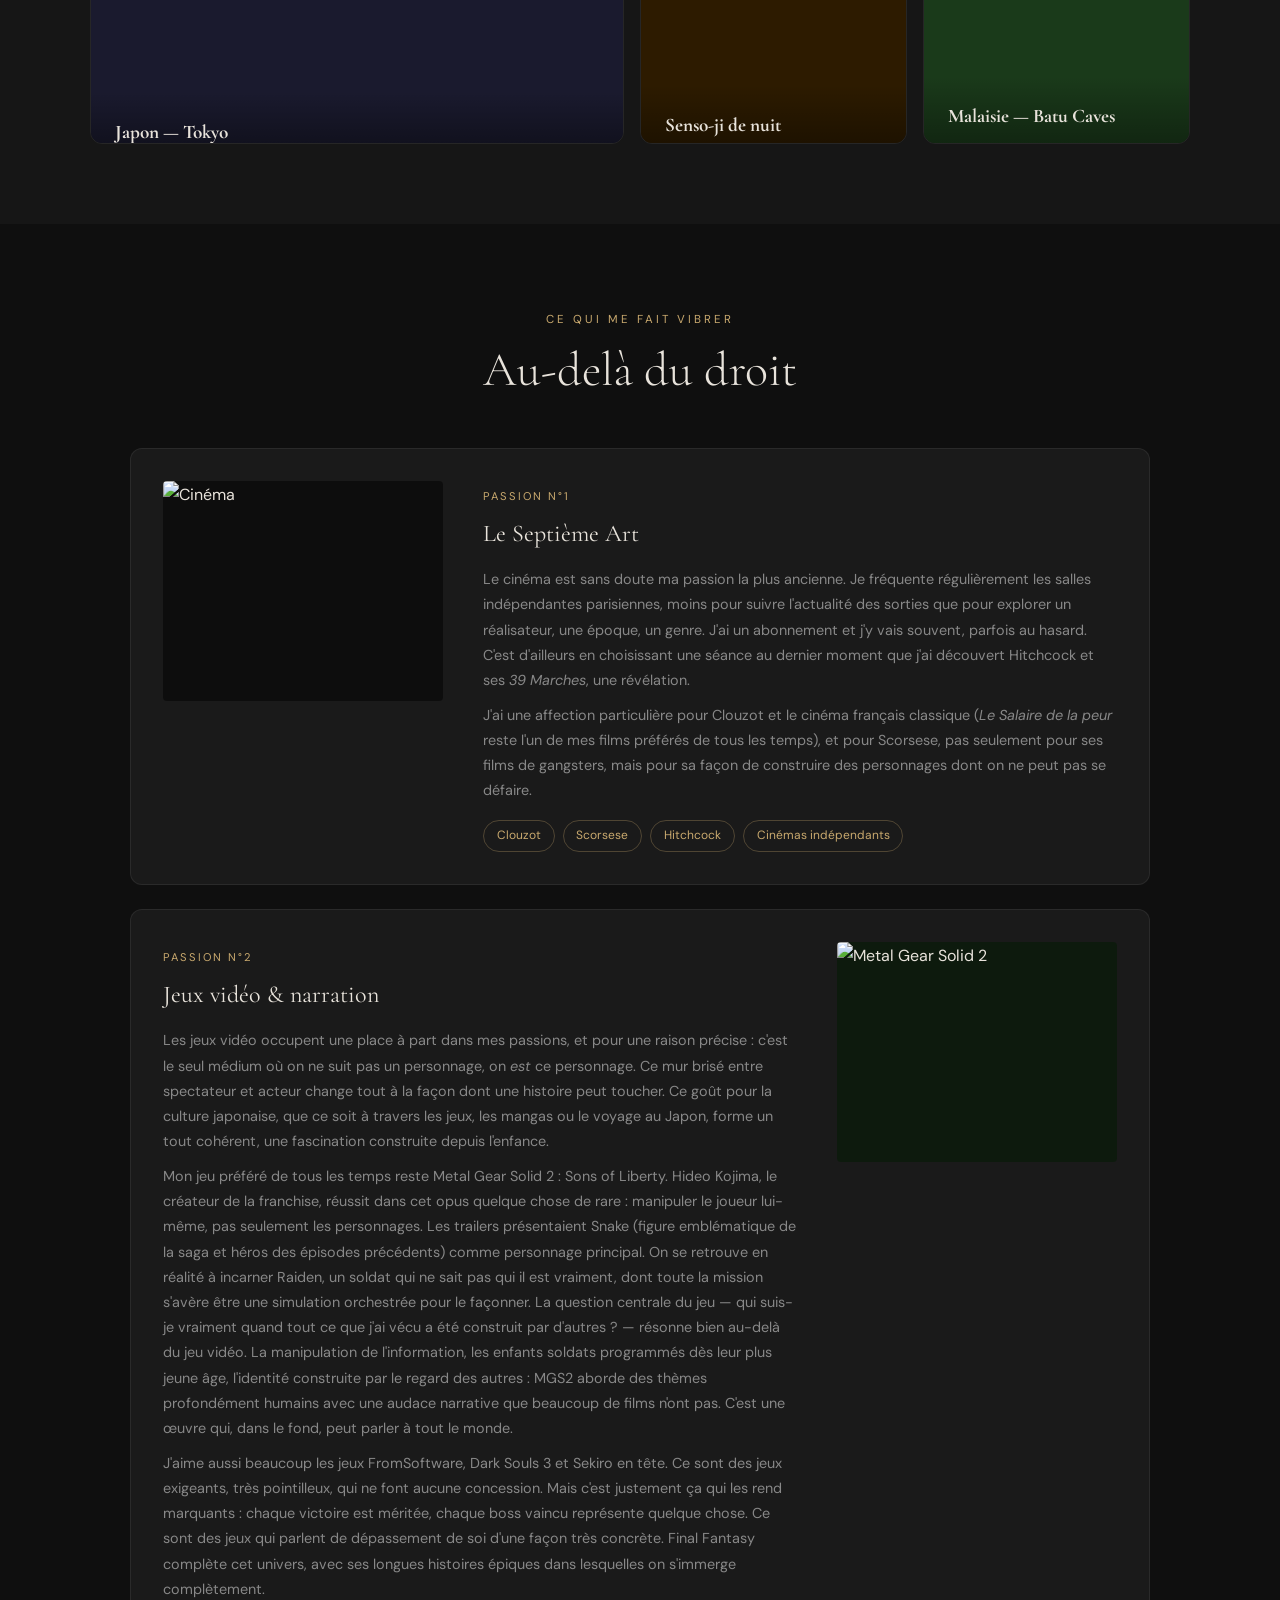
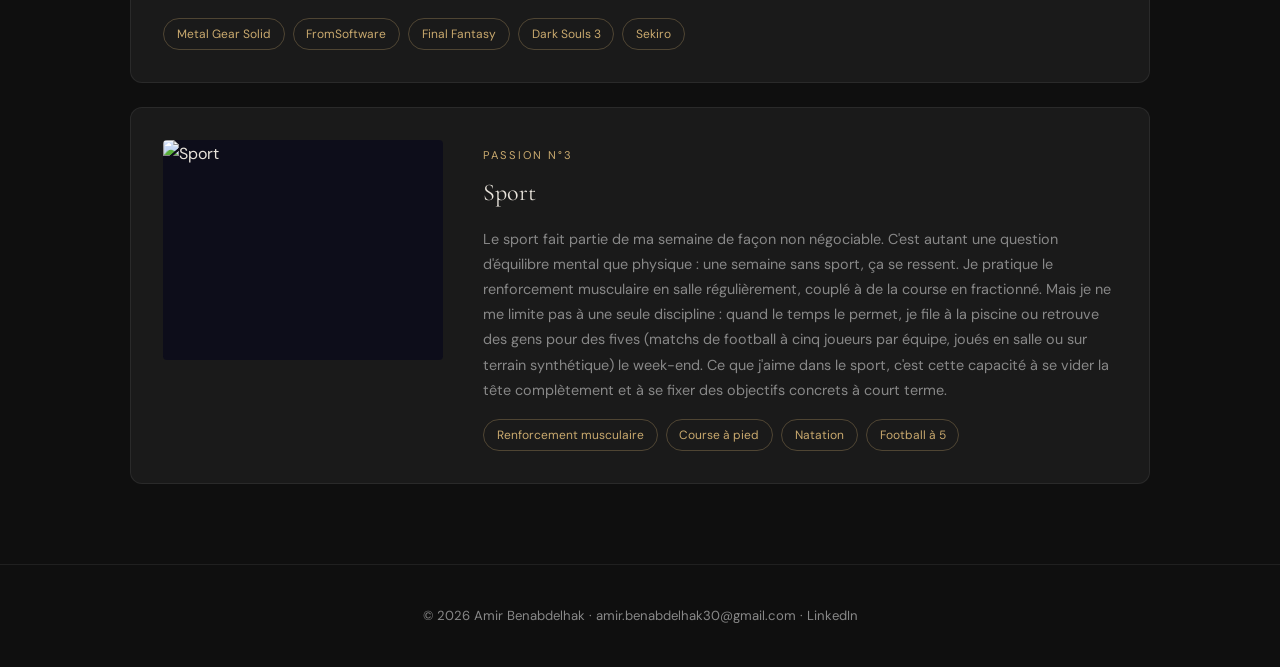
==== commit 1eb50534: "Add files via upload" ====
--- a/apropos.html
+++ b/apropos.html
@@ -44,7 +44,7 @@
         <h2>Amir Benabdelhak</h2>
         <p class="about-tagline"><em>Étudiant en droit, curieux de tout, passionné par les grandes histoires.</em></p>
         <p>Je suis étudiant en troisième année de BUT Carrières Juridiques, parcours Patrimoine et Finance, à l'IUT de Villetaneuse (Université Sorbonne Paris Nord). Mon parcours est marqué par une expérience terrain inhabituelle pour un étudiant en formation initiale : deux stages consécutifs dans le même Établissement Public de Coopération Intercommunale, la CCPOH à Pont-Sainte-Maxence, ce qui m'a permis de construire une vraie connaissance institutionnelle et de progresser d'une année sur l'autre.</p>
-        <p>Je m'oriente vers le droit du numérique pour la suite de mes études — un domaine que j'ai découvert en formation et qui me semble être l'un des terrains juridiques les plus mouvants et stimulants du moment. Ce que j'aime dans le droit, c'est justement ce qu'il partage avec mes autres passions : la complexité des systèmes, les décisions qui ont des conséquences réelles, et les histoires humaines derrière les textes.</p>
+        <p>Je m'oriente vers le droit du numérique pour la suite de mes études, un domaine découvert en formation et qui me semble être l'un des terrains juridiques les plus mouvants du moment. Ce que j'aime dans le droit, c'est justement ce qu'il partage avec mes autres passions : la complexité des systèmes, les décisions qui ont des conséquences réelles, et les histoires humaines derrière les textes.</p>
       </div>
     </div>
   </section>
@@ -55,10 +55,13 @@
       <span class="section-tag">Voyages</span>
       <h2>Voir le monde autrement</h2>
     </div>
-    <p class="section-intro">Voyager, c'est pour moi la meilleure façon de sortir de ses cadres de référence. Le Japon et la Malaisie ont été des expériences radicalement différentes — deux façons d'aborder l'espace, le temps, et les gens.</p>
+    <div class="travels-text">
+      <p>Le Japon, c'était un rêve d'enfance. Je baigne dans la culture japonaise depuis petit, à travers les mangas d'abord — Dragon Ball Z, One Piece, JoJo's Bizarre Adventure — puis les jeux vidéo, dont beaucoup sont nés là-bas. Quand j'ai finalement foulé le sol de Tokyo, c'était une forme d'aboutissement personnel. Voir Shibuya en vrai après l'avoir imaginé des centaines de fois, traverser Asakusa de nuit devant le Senso-ji illuminé : ce voyage avait une dimension émotionnelle particulière, celle de retrouver quelque chose qu'on croyait seulement imaginer.</p>
+      <p>La Malaisie a été une expérience radicalement différente. Kuala Lumpur m'a frappé par son énergie et son mélange de cultures, notamment aux Batu Caves où l'architecture religieuse indienne côtoie une nature dense et une foule venue de partout. Deux voyages, deux façons très différentes d'aborder l'espace, le temps et les gens.</p>
+    </div>
     <div class="travel-grid">
       <div class="travel-card wide">
-        <img src="images/japon_shibuya.jpg" alt="Shibuya, Tokyo" onerror="this.style.background='#1a1a2e'; this.alt='Tokyo - Shibuya'">
+        <img src="images/japon_shibuya.jpg" alt="Shibuya, Tokyo" onerror="this.style.background='#1a1a2e'">
         <div class="travel-overlay">
           <h3>Japon — Tokyo</h3>
           <p>Shibuya, Asakusa, l'hypermodernité et le temple côte à côte. Une ville où la tradition et le futur coexistent sans se contredire.</p>
@@ -89,6 +92,7 @@
     </div>
     <div class="interests-grid">
 
+      <!-- CINÉMA -->
       <div class="interest-card featured">
         <div class="interest-img-wrap">
           <img src="images/cinema.jpg" alt="Cinéma" onerror="this.parentElement.style.background='#0d0d0d'">
@@ -96,24 +100,44 @@
         <div class="interest-content">
           <span class="interest-tag">Passion n°1</span>
           <h3>Le Septième Art</h3>
-          <p>Le cinéma est sans doute ma passion la plus ancienne. Je fréquente régulièrement les salles indépendantes parisiennes — moins pour suivre l'actualité des sorties que pour explorer : un réalisateur, une époque, un genre. J'ai un abonnement et j'y vais souvent, parfois au hasard. C'est d'ailleurs en choisissant une séance au dernier moment que j'ai découvert Hitchcock et ses <em>39 Marches</em> — une révélation.</p>
-          <p>J'ai une affection particulière pour Clouzot et le cinéma français classique (<em>Le Salaire de la peur</em> reste l'un de mes films préférés), et pour Scorsese — pas seulement pour ses films de gangsters, mais pour sa façon de construire des personnages dont on ne peut pas se défaire.</p>
+          <p>Le cinéma est sans doute ma passion la plus ancienne. Je fréquente régulièrement les salles indépendantes parisiennes, moins pour suivre l'actualité des sorties que pour explorer un réalisateur, une époque, un genre. J'ai un abonnement et j'y vais souvent, parfois au hasard. C'est d'ailleurs en choisissant une séance au dernier moment que j'ai découvert Hitchcock et ses <em>39 Marches</em>, une révélation.</p>
+          <p>J'ai une affection particulière pour Clouzot et le cinéma français classique (<em>Le Salaire de la peur</em> reste l'un de mes films préférés de tous les temps), et pour Scorsese, pas seulement pour ses films de gangsters, mais pour sa façon de construire des personnages dont on ne peut pas se défaire.</p>
           <div class="interest-tags">
             <span>Clouzot</span><span>Scorsese</span><span>Hitchcock</span><span>Cinémas indépendants</span>
           </div>
         </div>
       </div>
 
-      <div class="interest-card">
-        <span class="interest-emoji">🎮</span>
-        <h3>Jeux vidéo & narration</h3>
-        <p>Ce qui m'attire dans les jeux vidéo, c'est la même chose que dans les séries et le cinéma : les grandes histoires, les personnages dans lesquels on s'immerge. La différence, c'est qu'on est directement impliqué — on <em>est</em> le personnage. Ce mur brisé entre spectateur et acteur, c'est ce que je trouve unique dans ce médium. Je suis particulièrement attiré par les récits longs et denses.</p>
+      <!-- JEUX VIDÉO -->
+      <div class="interest-card featured reverse">
+        <div class="interest-img-wrap">
+          <img src="images/mgs2.png" alt="Metal Gear Solid 2" onerror="this.parentElement.style.background='#0d1a0d'">
+        </div>
+        <div class="interest-content">
+          <span class="interest-tag">Passion n°2</span>
+          <h3>Jeux vidéo &amp; narration</h3>
+          <p>Les jeux vidéo occupent une place à part dans mes passions, et pour une raison précise : c'est le seul médium où on ne suit pas un personnage, on <em>est</em> ce personnage. Ce mur brisé entre spectateur et acteur change tout à la façon dont une histoire peut toucher. Ce goût pour la culture japonaise, que ce soit à travers les jeux, les mangas ou le voyage au Japon, forme un tout cohérent, une fascination construite depuis l'enfance.</p>
+          <p>Mon jeu préféré de tous les temps reste Metal Gear Solid 2 : Sons of Liberty. Hideo Kojima, le créateur de la franchise, réussit dans cet opus quelque chose de rare : manipuler le joueur lui-même, pas seulement les personnages. Les trailers présentaient Snake (figure emblématique de la saga et héros des épisodes précédents) comme personnage principal. On se retrouve en réalité à incarner Raiden, un soldat qui ne sait pas qui il est vraiment, dont toute la mission s'avère être une simulation orchestrée pour le façonner. La question centrale du jeu — qui suis-je vraiment quand tout ce que j'ai vécu a été construit par d'autres ? — résonne bien au-delà du jeu vidéo. La manipulation de l'information, les enfants soldats programmés dès leur plus jeune âge, l'identité construite par le regard des autres : MGS2 aborde des thèmes profondément humains avec une audace narrative que beaucoup de films n'ont pas. C'est une œuvre qui, dans le fond, peut parler à tout le monde.</p>
+          <p>J'aime aussi beaucoup les jeux FromSoftware, Dark Souls 3 et Sekiro en tête. Ce sont des jeux exigeants, très pointilleux, qui ne font aucune concession. Mais c'est justement ça qui les rend marquants : chaque victoire est méritée, chaque boss vaincu représente quelque chose. Ce sont des jeux qui parlent de dépassement de soi d'une façon très concrète. Final Fantasy complète cet univers, avec ses longues histoires épiques dans lesquelles on s'immerge complètement.</p>
+          <div class="interest-tags">
+            <span>Metal Gear Solid</span><span>FromSoftware</span><span>Final Fantasy</span><span>Dark Souls 3</span><span>Sekiro</span>
+          </div>
+        </div>
       </div>
 
-      <div class="interest-card">
-        <span class="interest-emoji">🏃</span>
-        <h3>Sport</h3>
-        <p>Le sport fait partie de ma semaine de façon quasi-obligatoire — c'est autant une question d'équilibre mental que physique. Dépenser de l'énergie régulièrement, c'est non négociable pour moi.</p>
+      <!-- SPORT -->
+      <div class="interest-card featured">
+        <div class="interest-img-wrap">
+          <img src="images/sport.png" alt="Sport" onerror="this.parentElement.style.background='#0d0d1a'">
+        </div>
+        <div class="interest-content">
+          <span class="interest-tag">Passion n°3</span>
+          <h3>Sport</h3>
+          <p>Le sport fait partie de ma semaine de façon non négociable. C'est autant une question d'équilibre mental que physique : une semaine sans sport, ça se ressent. Je pratique le renforcement musculaire en salle régulièrement, couplé à de la course en fractionné. Mais je ne me limite pas à une seule discipline : quand le temps le permet, je file à la piscine ou retrouve des gens pour des fives (matchs de football à cinq joueurs par équipe, joués en salle ou sur terrain synthétique) le week-end. Ce que j'aime dans le sport, c'est cette capacité à se vider la tête complètement et à se fixer des objectifs concrets à court terme.</p>
+          <div class="interest-tags">
+            <span>Renforcement musculaire</span><span>Course à pied</span><span>Natation</span><span>Football à 5</span>
+          </div>
+        </div>
       </div>
 
     </div>
--- a/style.css
+++ b/style.css
@@ -572,6 +572,31 @@
   grid-template-columns: 280px 1fr;
   gap: 2.5rem;
   align-items: start;
+}
+
+.interest-card.featured.reverse {
+  grid-template-columns: 1fr 280px;
+}
+
+.interest-card.featured.reverse .interest-img-wrap {
+  order: 2;
+}
+
+.interest-card.featured.reverse .interest-content {
+  order: 1;
+}
+
+.travels-text {
+  max-width: 1100px;
+  margin: 0 auto 2.5rem;
+  padding: 0 2.5rem;
+}
+
+.travels-text p {
+  color: var(--text-muted);
+  font-size: 0.95rem;
+  line-height: 1.85;
+  margin-bottom: 1rem;
 }
 
 .interest-img-wrap {
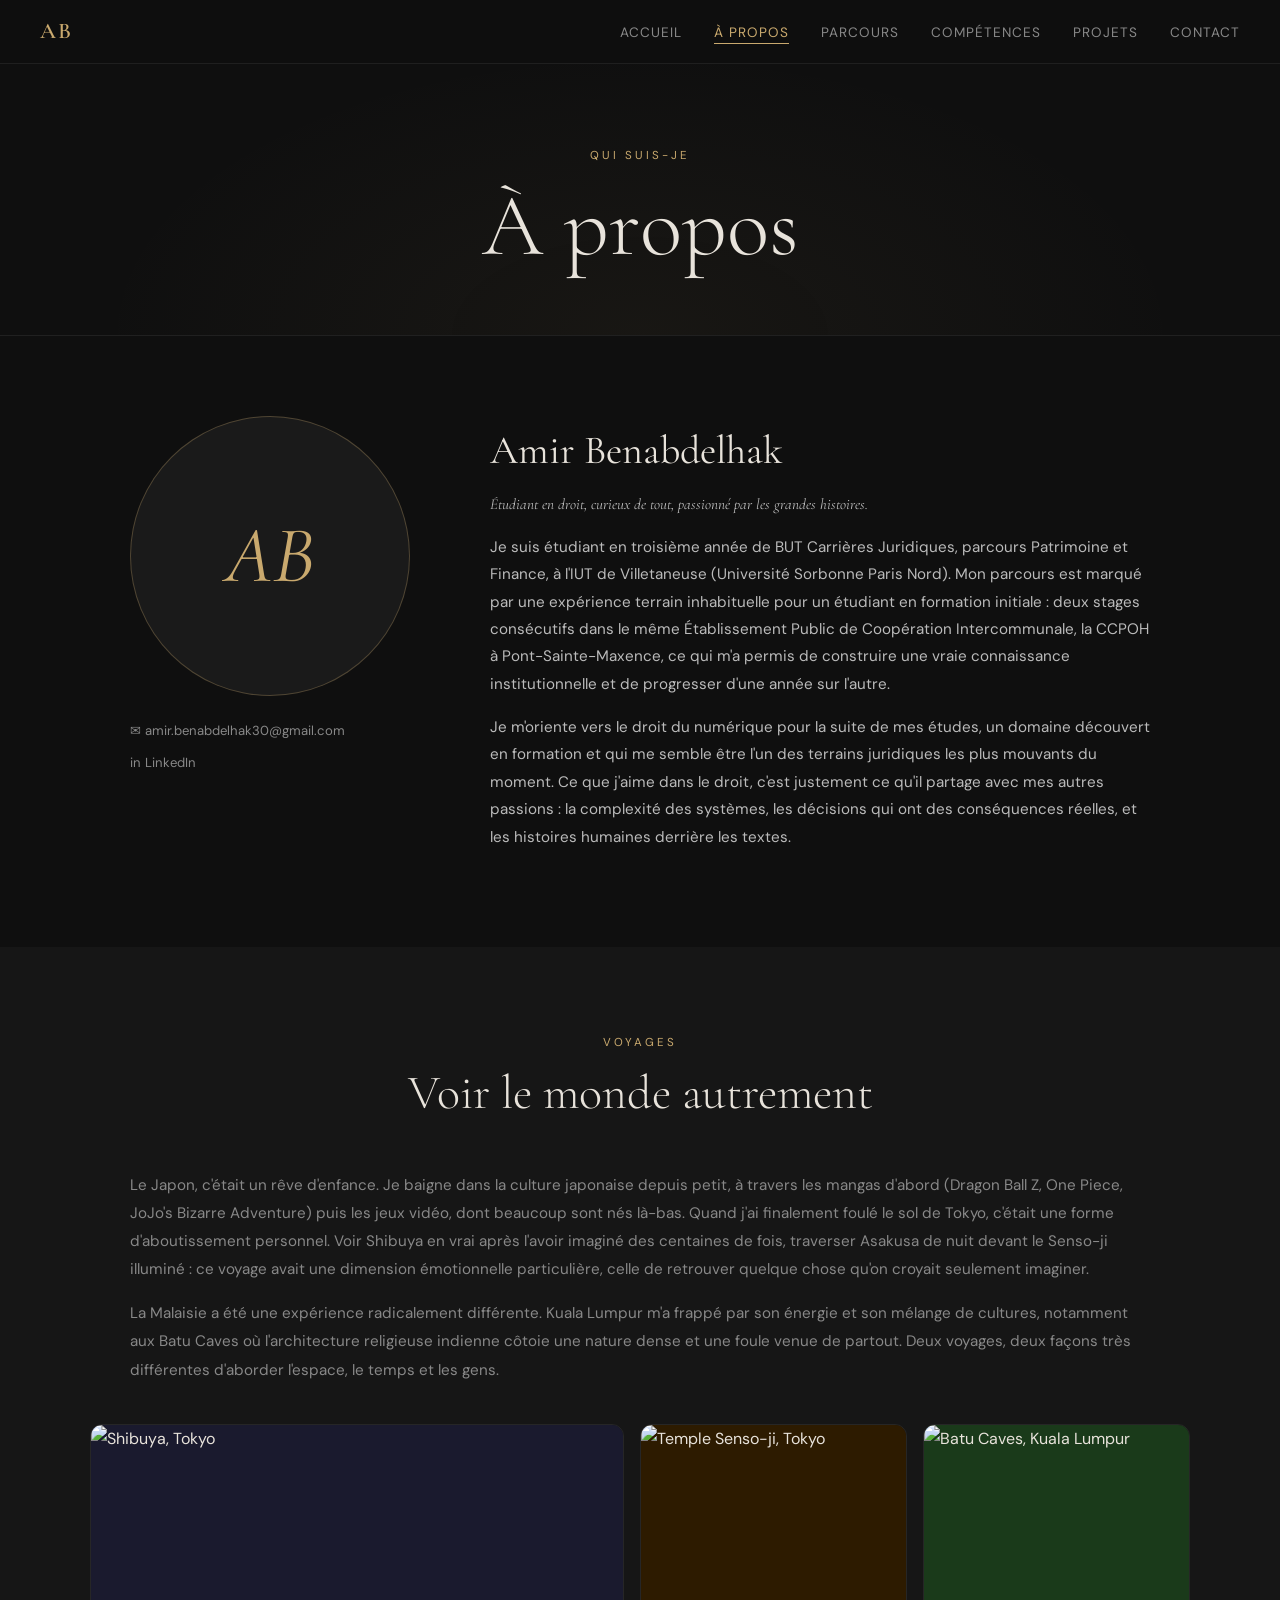
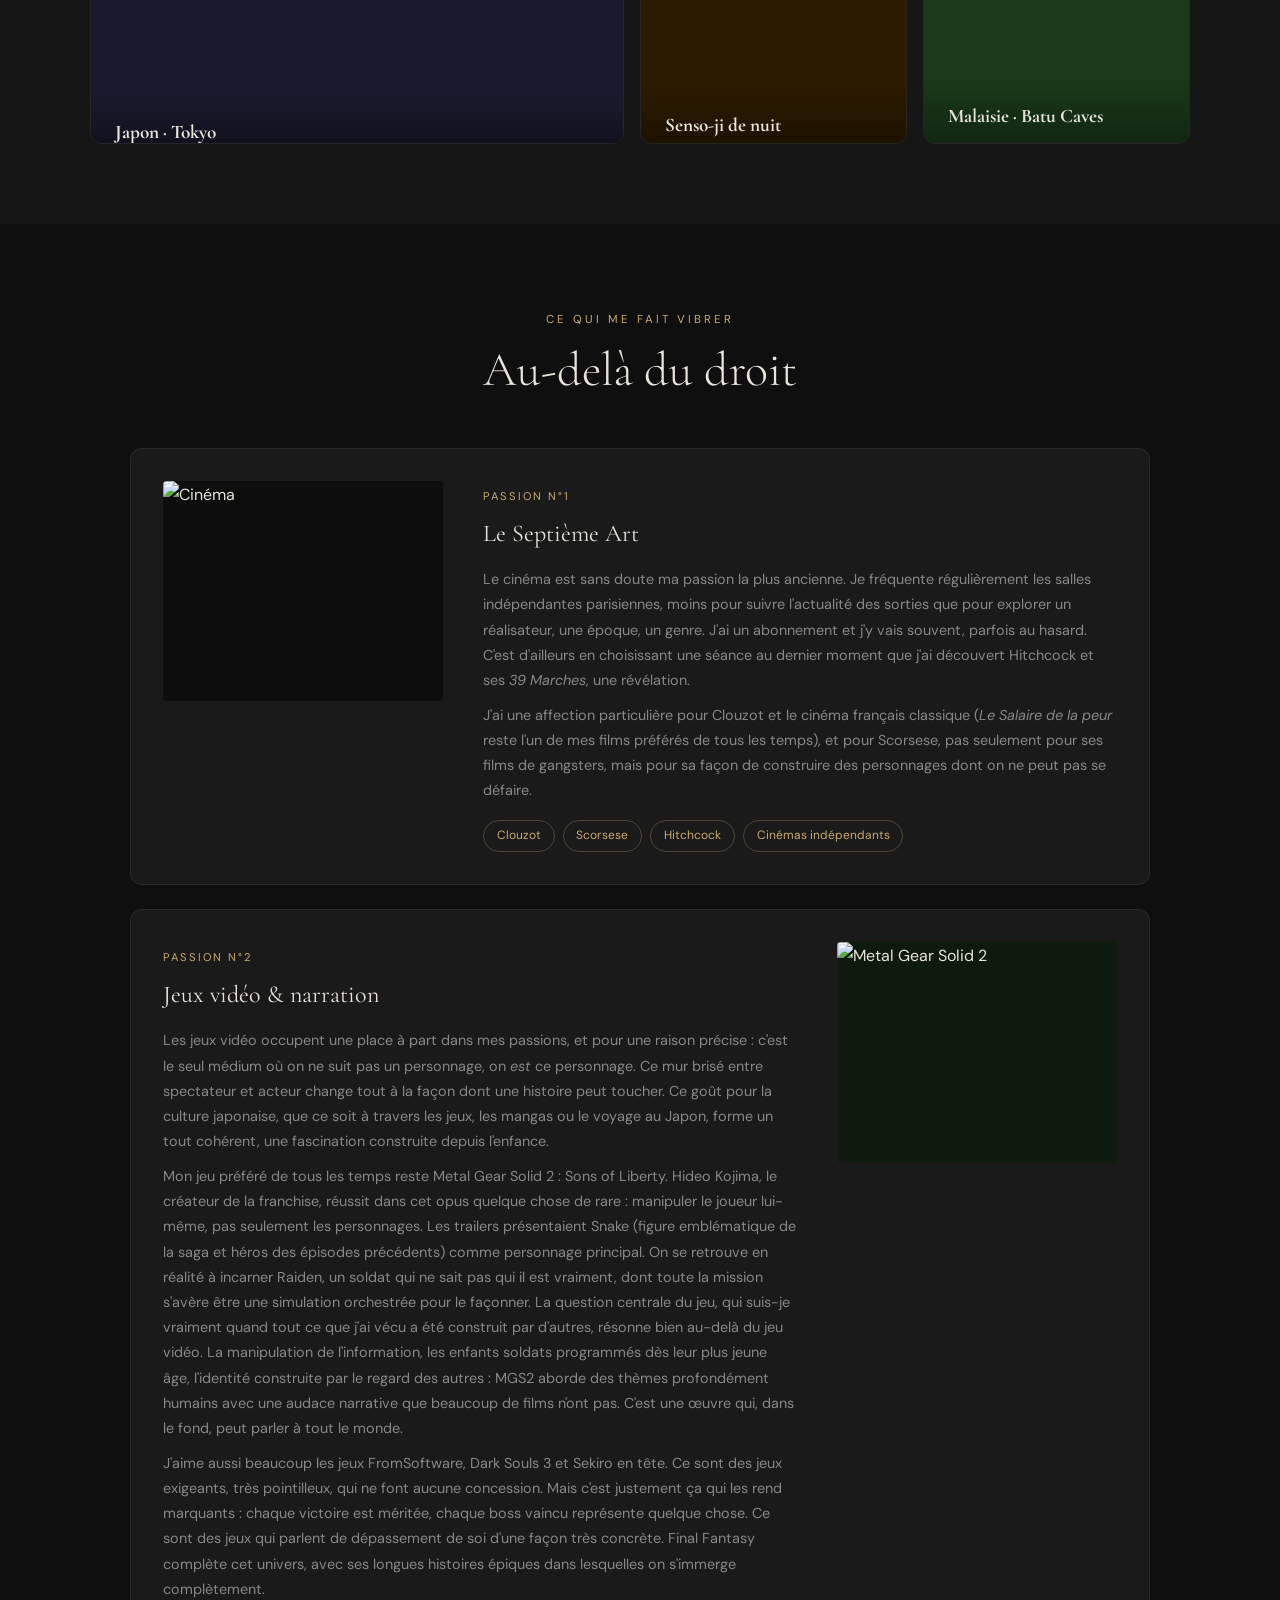
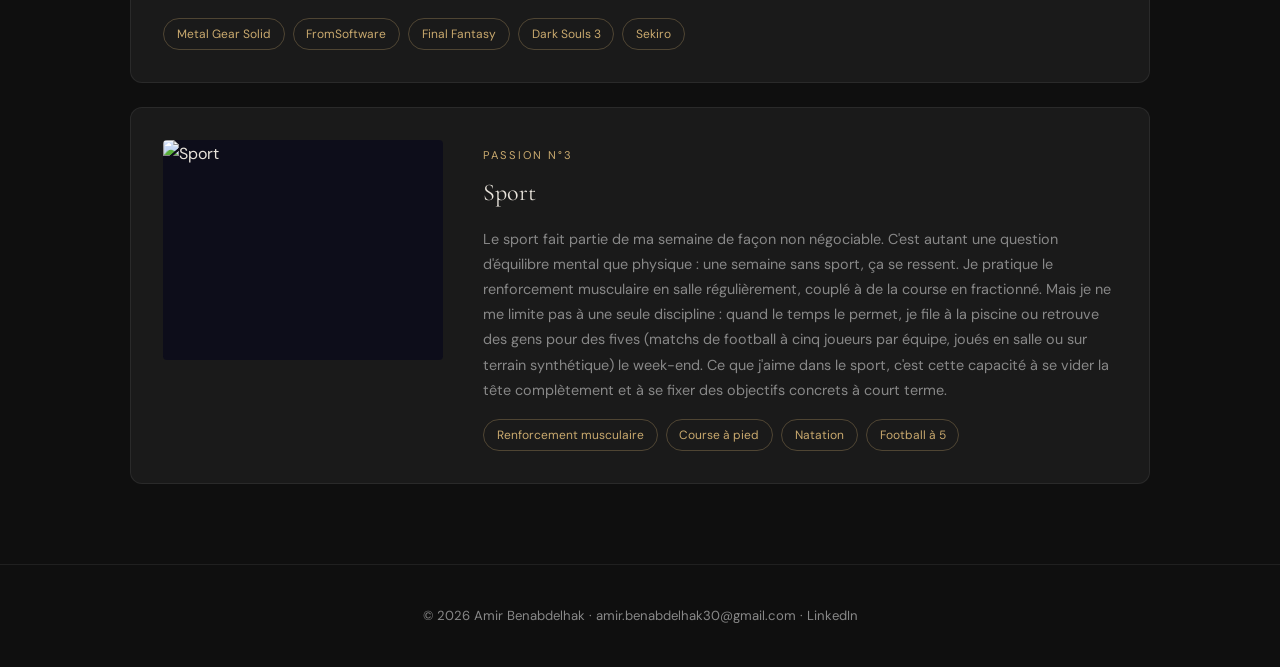
==== commit 55dc1982: "Add files via upload" ====
--- a/apropos.html
+++ b/apropos.html
@@ -3,7 +3,7 @@
 <head>
   <meta charset="UTF-8">
   <meta name="viewport" content="width=device-width, initial-scale=1.0">
-  <title>À propos — Amir Benabdelhak</title>
+  <title>À propos · Amir Benabdelhak</title>
   <link rel="preconnect" href="https://fonts.googleapis.com">
   <link rel="preconnect" href="https://fonts.gstatic.com" crossorigin>
   <link href="https://fonts.googleapis.com/css2?family=Cormorant+Garamond:ital,wght@0,300;0,400;0,600;1,300;1,400&family=DM+Sans:wght@300;400;500&display=swap" rel="stylesheet">
@@ -56,14 +56,14 @@
       <h2>Voir le monde autrement</h2>
     </div>
     <div class="travels-text">
-      <p>Le Japon, c'était un rêve d'enfance. Je baigne dans la culture japonaise depuis petit, à travers les mangas d'abord — Dragon Ball Z, One Piece, JoJo's Bizarre Adventure — puis les jeux vidéo, dont beaucoup sont nés là-bas. Quand j'ai finalement foulé le sol de Tokyo, c'était une forme d'aboutissement personnel. Voir Shibuya en vrai après l'avoir imaginé des centaines de fois, traverser Asakusa de nuit devant le Senso-ji illuminé : ce voyage avait une dimension émotionnelle particulière, celle de retrouver quelque chose qu'on croyait seulement imaginer.</p>
+      <p>Le Japon, c'était un rêve d'enfance. Je baigne dans la culture japonaise depuis petit, à travers les mangas d'abord (Dragon Ball Z, One Piece, JoJo's Bizarre Adventure) puis les jeux vidéo, dont beaucoup sont nés là-bas. Quand j'ai finalement foulé le sol de Tokyo, c'était une forme d'aboutissement personnel. Voir Shibuya en vrai après l'avoir imaginé des centaines de fois, traverser Asakusa de nuit devant le Senso-ji illuminé : ce voyage avait une dimension émotionnelle particulière, celle de retrouver quelque chose qu'on croyait seulement imaginer.</p>
       <p>La Malaisie a été une expérience radicalement différente. Kuala Lumpur m'a frappé par son énergie et son mélange de cultures, notamment aux Batu Caves où l'architecture religieuse indienne côtoie une nature dense et une foule venue de partout. Deux voyages, deux façons très différentes d'aborder l'espace, le temps et les gens.</p>
     </div>
     <div class="travel-grid">
       <div class="travel-card wide">
         <img src="images/japon_shibuya.jpg" alt="Shibuya, Tokyo" onerror="this.style.background='#1a1a2e'">
         <div class="travel-overlay">
-          <h3>Japon — Tokyo</h3>
+          <h3>Japon · Tokyo</h3>
           <p>Shibuya, Asakusa, l'hypermodernité et le temple côte à côte. Une ville où la tradition et le futur coexistent sans se contredire.</p>
         </div>
       </div>
@@ -77,7 +77,7 @@
       <div class="travel-card">
         <img src="images/malaisie.jpg" alt="Batu Caves, Kuala Lumpur" onerror="this.style.background='#1a3a1a'">
         <div class="travel-overlay">
-          <h3>Malaisie — Batu Caves</h3>
+          <h3>Malaisie · Batu Caves</h3>
           <p>Kuala Lumpur et ses Batu Caves, un melting-pot culturel fascinant entre Asie du Sud-Est et influences indiennes.</p>
         </div>
       </div>
@@ -117,7 +117,7 @@
           <span class="interest-tag">Passion n°2</span>
           <h3>Jeux vidéo &amp; narration</h3>
           <p>Les jeux vidéo occupent une place à part dans mes passions, et pour une raison précise : c'est le seul médium où on ne suit pas un personnage, on <em>est</em> ce personnage. Ce mur brisé entre spectateur et acteur change tout à la façon dont une histoire peut toucher. Ce goût pour la culture japonaise, que ce soit à travers les jeux, les mangas ou le voyage au Japon, forme un tout cohérent, une fascination construite depuis l'enfance.</p>
-          <p>Mon jeu préféré de tous les temps reste Metal Gear Solid 2 : Sons of Liberty. Hideo Kojima, le créateur de la franchise, réussit dans cet opus quelque chose de rare : manipuler le joueur lui-même, pas seulement les personnages. Les trailers présentaient Snake (figure emblématique de la saga et héros des épisodes précédents) comme personnage principal. On se retrouve en réalité à incarner Raiden, un soldat qui ne sait pas qui il est vraiment, dont toute la mission s'avère être une simulation orchestrée pour le façonner. La question centrale du jeu — qui suis-je vraiment quand tout ce que j'ai vécu a été construit par d'autres ? — résonne bien au-delà du jeu vidéo. La manipulation de l'information, les enfants soldats programmés dès leur plus jeune âge, l'identité construite par le regard des autres : MGS2 aborde des thèmes profondément humains avec une audace narrative que beaucoup de films n'ont pas. C'est une œuvre qui, dans le fond, peut parler à tout le monde.</p>
+          <p>Mon jeu préféré de tous les temps reste Metal Gear Solid 2 : Sons of Liberty. Hideo Kojima, le créateur de la franchise, réussit dans cet opus quelque chose de rare : manipuler le joueur lui-même, pas seulement les personnages. Les trailers présentaient Snake (figure emblématique de la saga et héros des épisodes précédents) comme personnage principal. On se retrouve en réalité à incarner Raiden, un soldat qui ne sait pas qui il est vraiment, dont toute la mission s'avère être une simulation orchestrée pour le façonner. La question centrale du jeu, qui suis-je vraiment quand tout ce que j'ai vécu a été construit par d'autres, résonne bien au-delà du jeu vidéo. La manipulation de l'information, les enfants soldats programmés dès leur plus jeune âge, l'identité construite par le regard des autres : MGS2 aborde des thèmes profondément humains avec une audace narrative que beaucoup de films n'ont pas. C'est une œuvre qui, dans le fond, peut parler à tout le monde.</p>
           <p>J'aime aussi beaucoup les jeux FromSoftware, Dark Souls 3 et Sekiro en tête. Ce sont des jeux exigeants, très pointilleux, qui ne font aucune concession. Mais c'est justement ça qui les rend marquants : chaque victoire est méritée, chaque boss vaincu représente quelque chose. Ce sont des jeux qui parlent de dépassement de soi d'une façon très concrète. Final Fantasy complète cet univers, avec ses longues histoires épiques dans lesquelles on s'immerge complètement.</p>
           <div class="interest-tags">
             <span>Metal Gear Solid</span><span>FromSoftware</span><span>Final Fantasy</span><span>Dark Souls 3</span><span>Sekiro</span>
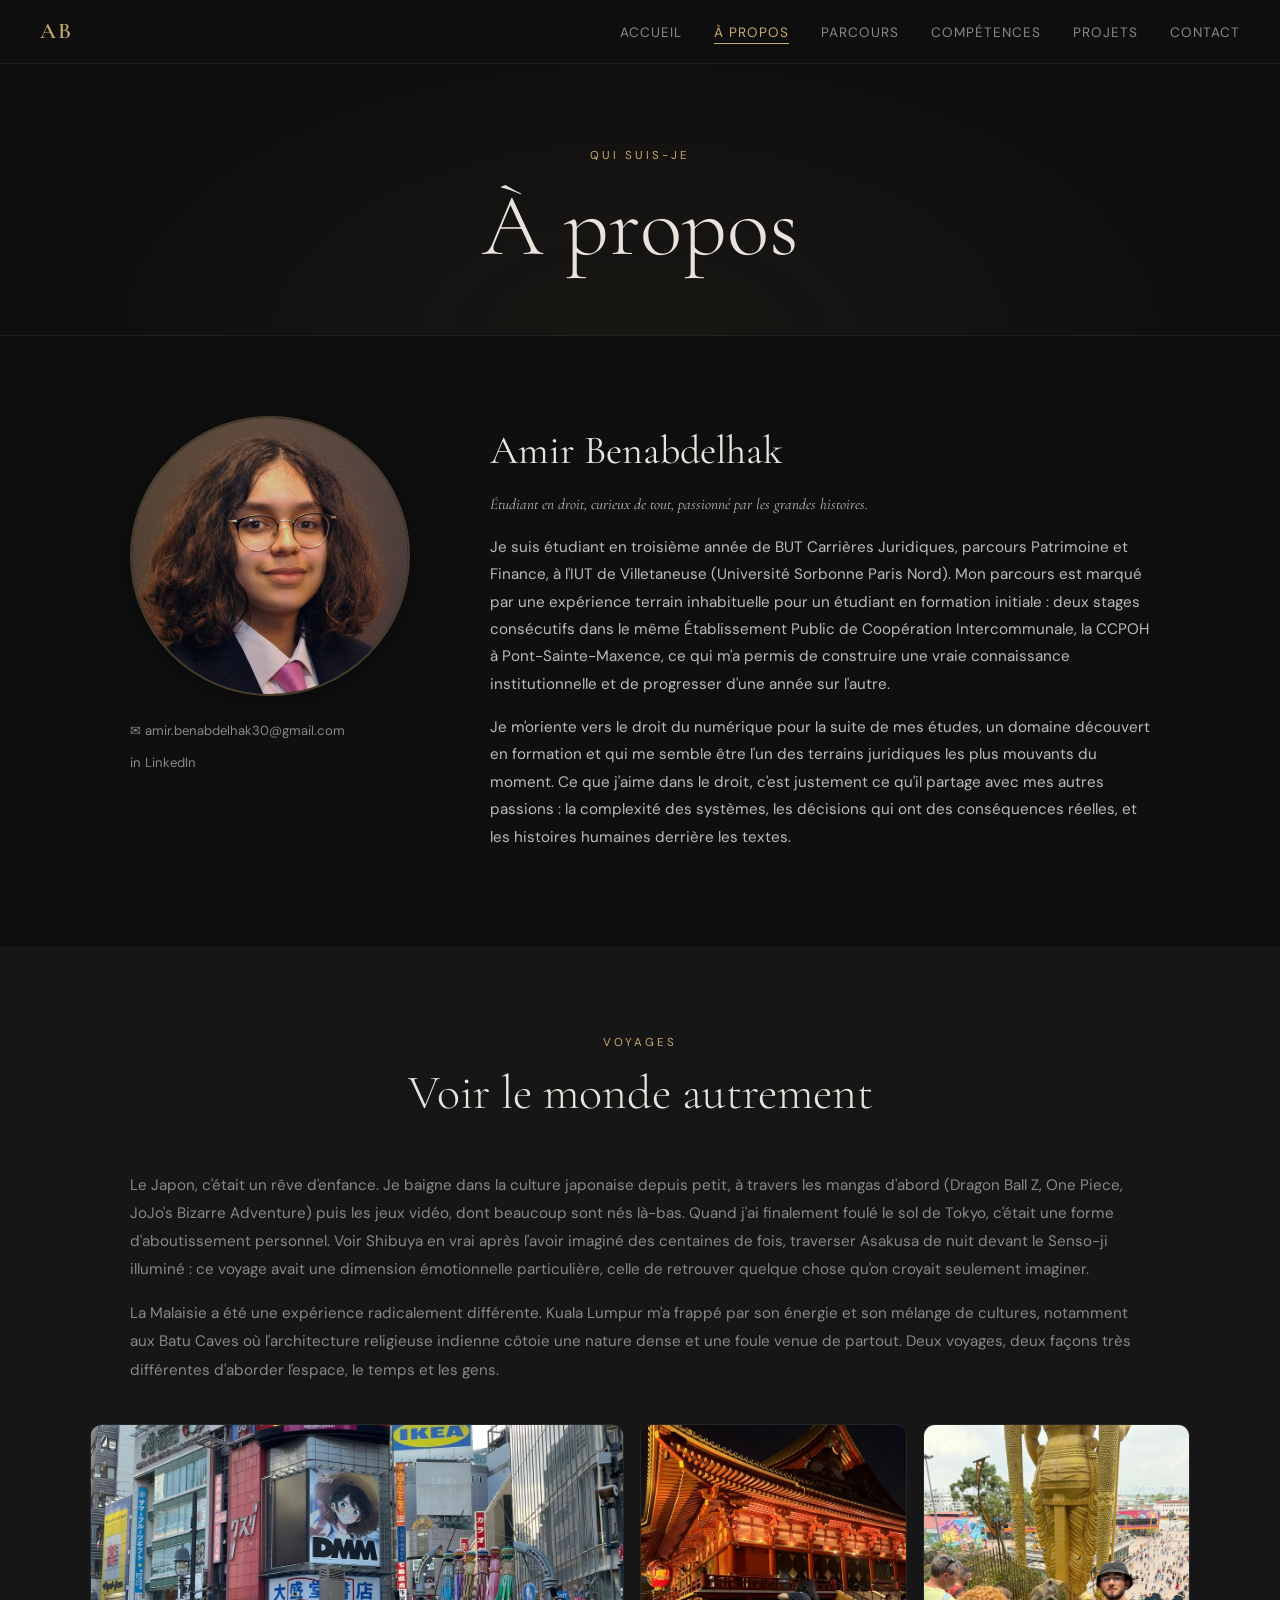
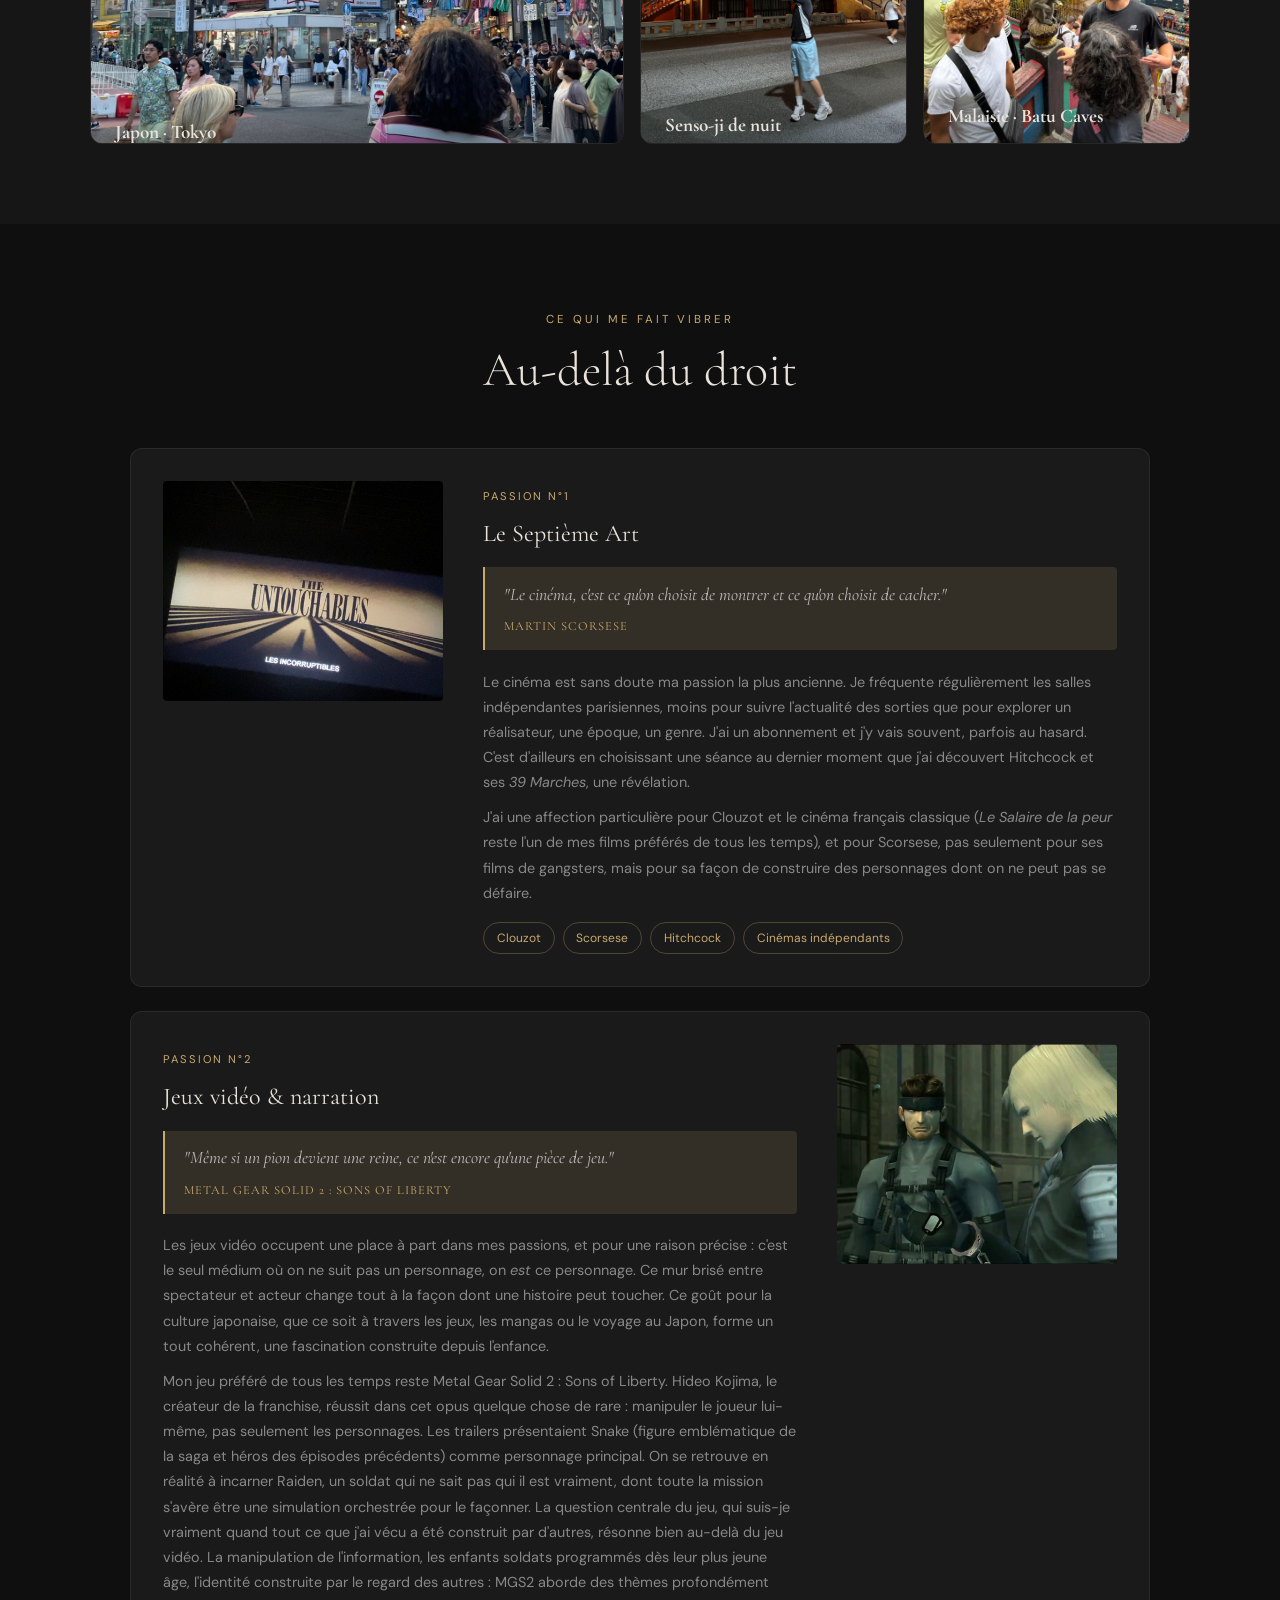
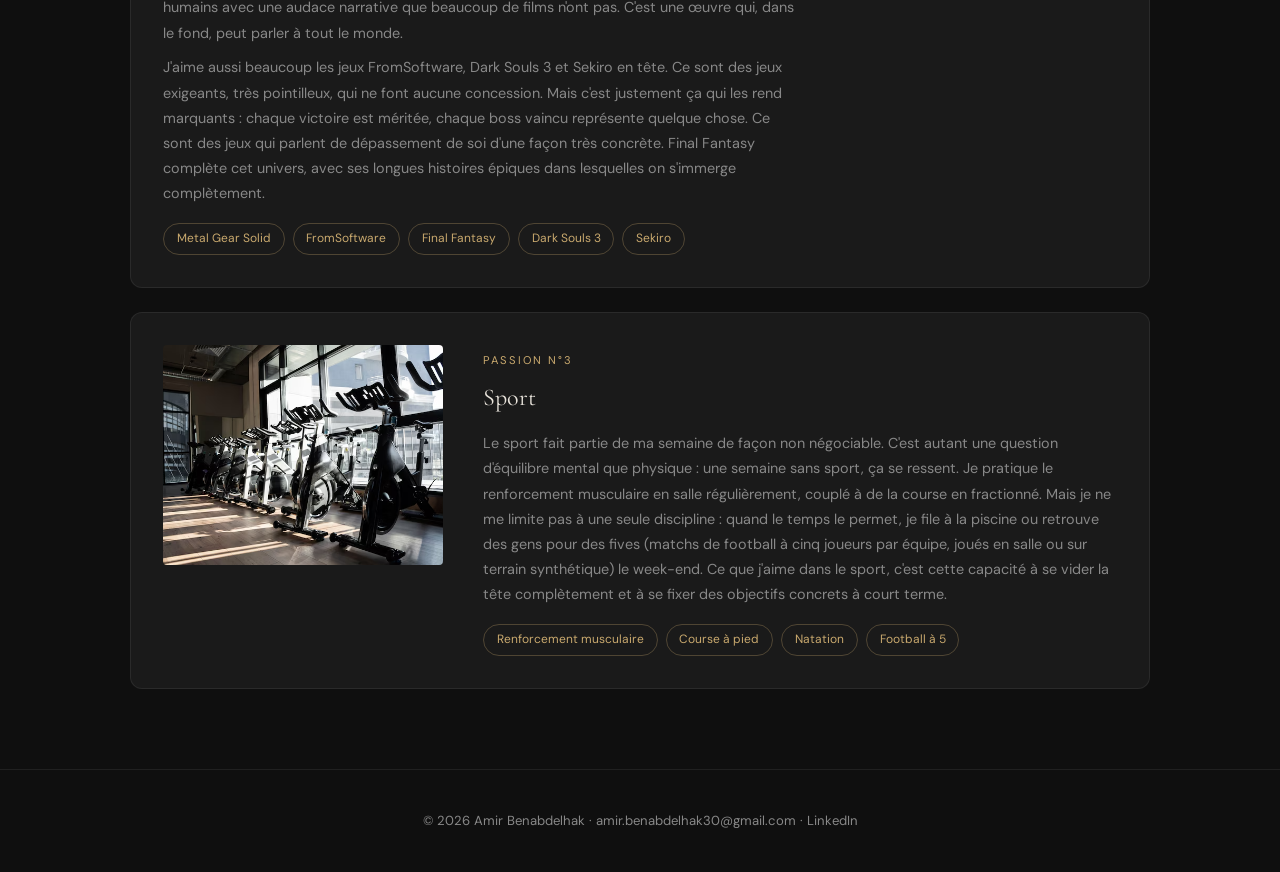
==== commit bc9575bc: "Add files via upload" ====
--- a/apropos.html
+++ b/apropos.html
@@ -100,6 +100,7 @@
         <div class="interest-content">
           <span class="interest-tag">Passion n°1</span>
           <h3>Le Septième Art</h3>
+          <blockquote class="interest-quote">"Le cinéma, c'est ce qu'on choisit de montrer et ce qu'on choisit de cacher." <cite>Martin Scorsese</cite></blockquote>
           <p>Le cinéma est sans doute ma passion la plus ancienne. Je fréquente régulièrement les salles indépendantes parisiennes, moins pour suivre l'actualité des sorties que pour explorer un réalisateur, une époque, un genre. J'ai un abonnement et j'y vais souvent, parfois au hasard. C'est d'ailleurs en choisissant une séance au dernier moment que j'ai découvert Hitchcock et ses <em>39 Marches</em>, une révélation.</p>
           <p>J'ai une affection particulière pour Clouzot et le cinéma français classique (<em>Le Salaire de la peur</em> reste l'un de mes films préférés de tous les temps), et pour Scorsese, pas seulement pour ses films de gangsters, mais pour sa façon de construire des personnages dont on ne peut pas se défaire.</p>
           <div class="interest-tags">
@@ -116,6 +117,7 @@
         <div class="interest-content">
           <span class="interest-tag">Passion n°2</span>
           <h3>Jeux vidéo &amp; narration</h3>
+          <blockquote class="interest-quote">"Même si un pion devient une reine, ce n'est encore qu'une pièce de jeu." <cite>Metal Gear Solid 2 : Sons of Liberty</cite></blockquote>
           <p>Les jeux vidéo occupent une place à part dans mes passions, et pour une raison précise : c'est le seul médium où on ne suit pas un personnage, on <em>est</em> ce personnage. Ce mur brisé entre spectateur et acteur change tout à la façon dont une histoire peut toucher. Ce goût pour la culture japonaise, que ce soit à travers les jeux, les mangas ou le voyage au Japon, forme un tout cohérent, une fascination construite depuis l'enfance.</p>
           <p>Mon jeu préféré de tous les temps reste Metal Gear Solid 2 : Sons of Liberty. Hideo Kojima, le créateur de la franchise, réussit dans cet opus quelque chose de rare : manipuler le joueur lui-même, pas seulement les personnages. Les trailers présentaient Snake (figure emblématique de la saga et héros des épisodes précédents) comme personnage principal. On se retrouve en réalité à incarner Raiden, un soldat qui ne sait pas qui il est vraiment, dont toute la mission s'avère être une simulation orchestrée pour le façonner. La question centrale du jeu, qui suis-je vraiment quand tout ce que j'ai vécu a été construit par d'autres, résonne bien au-delà du jeu vidéo. La manipulation de l'information, les enfants soldats programmés dès leur plus jeune âge, l'identité construite par le regard des autres : MGS2 aborde des thèmes profondément humains avec une audace narrative que beaucoup de films n'ont pas. C'est une œuvre qui, dans le fond, peut parler à tout le monde.</p>
           <p>J'aime aussi beaucoup les jeux FromSoftware, Dark Souls 3 et Sekiro en tête. Ce sont des jeux exigeants, très pointilleux, qui ne font aucune concession. Mais c'est justement ça qui les rend marquants : chaque victoire est méritée, chaque boss vaincu représente quelque chose. Ce sont des jeux qui parlent de dépassement de soi d'une façon très concrète. Final Fantasy complète cet univers, avec ses longues histoires épiques dans lesquelles on s'immerge complètement.</p>
--- a/style.css
+++ b/style.css
@@ -1371,3 +1371,26 @@
   .projects-grid { grid-template-columns: 1fr; }
   .contact-grid { grid-template-columns: 1fr; gap: 2.5rem; }
 }
+
+/* CITATION HOBBIES */
+.interest-quote {
+  border-left: 2px solid var(--accent);
+  padding: 0.8rem 1.2rem;
+  margin: 0 0 1.2rem;
+  font-family: var(--font-display);
+  font-style: italic;
+  font-size: 1.1rem;
+  color: var(--text-light);
+  background: var(--accent-dim);
+  border-radius: 0 var(--radius) var(--radius) 0;
+}
+
+.interest-quote cite {
+  display: block;
+  font-size: 0.78rem;
+  font-style: normal;
+  color: var(--accent);
+  text-transform: uppercase;
+  letter-spacing: 1px;
+  margin-top: 0.4rem;
+}
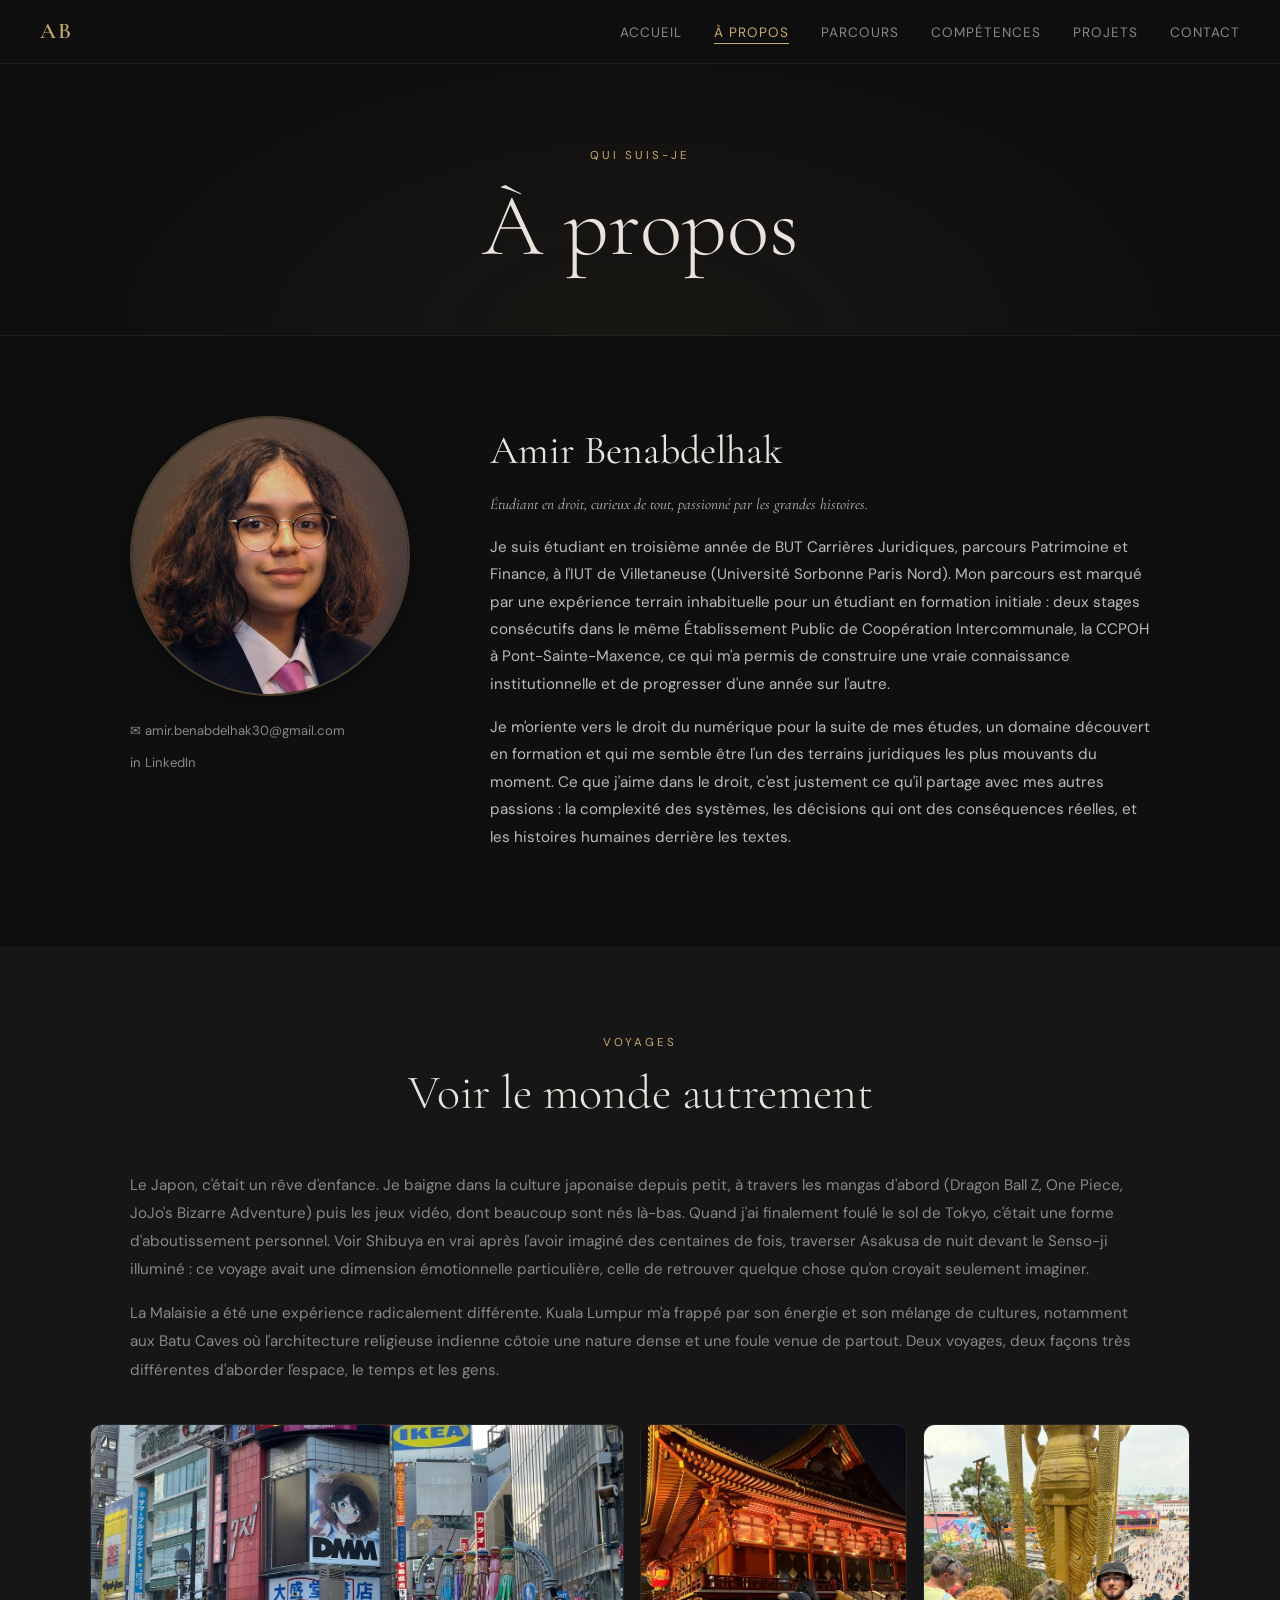
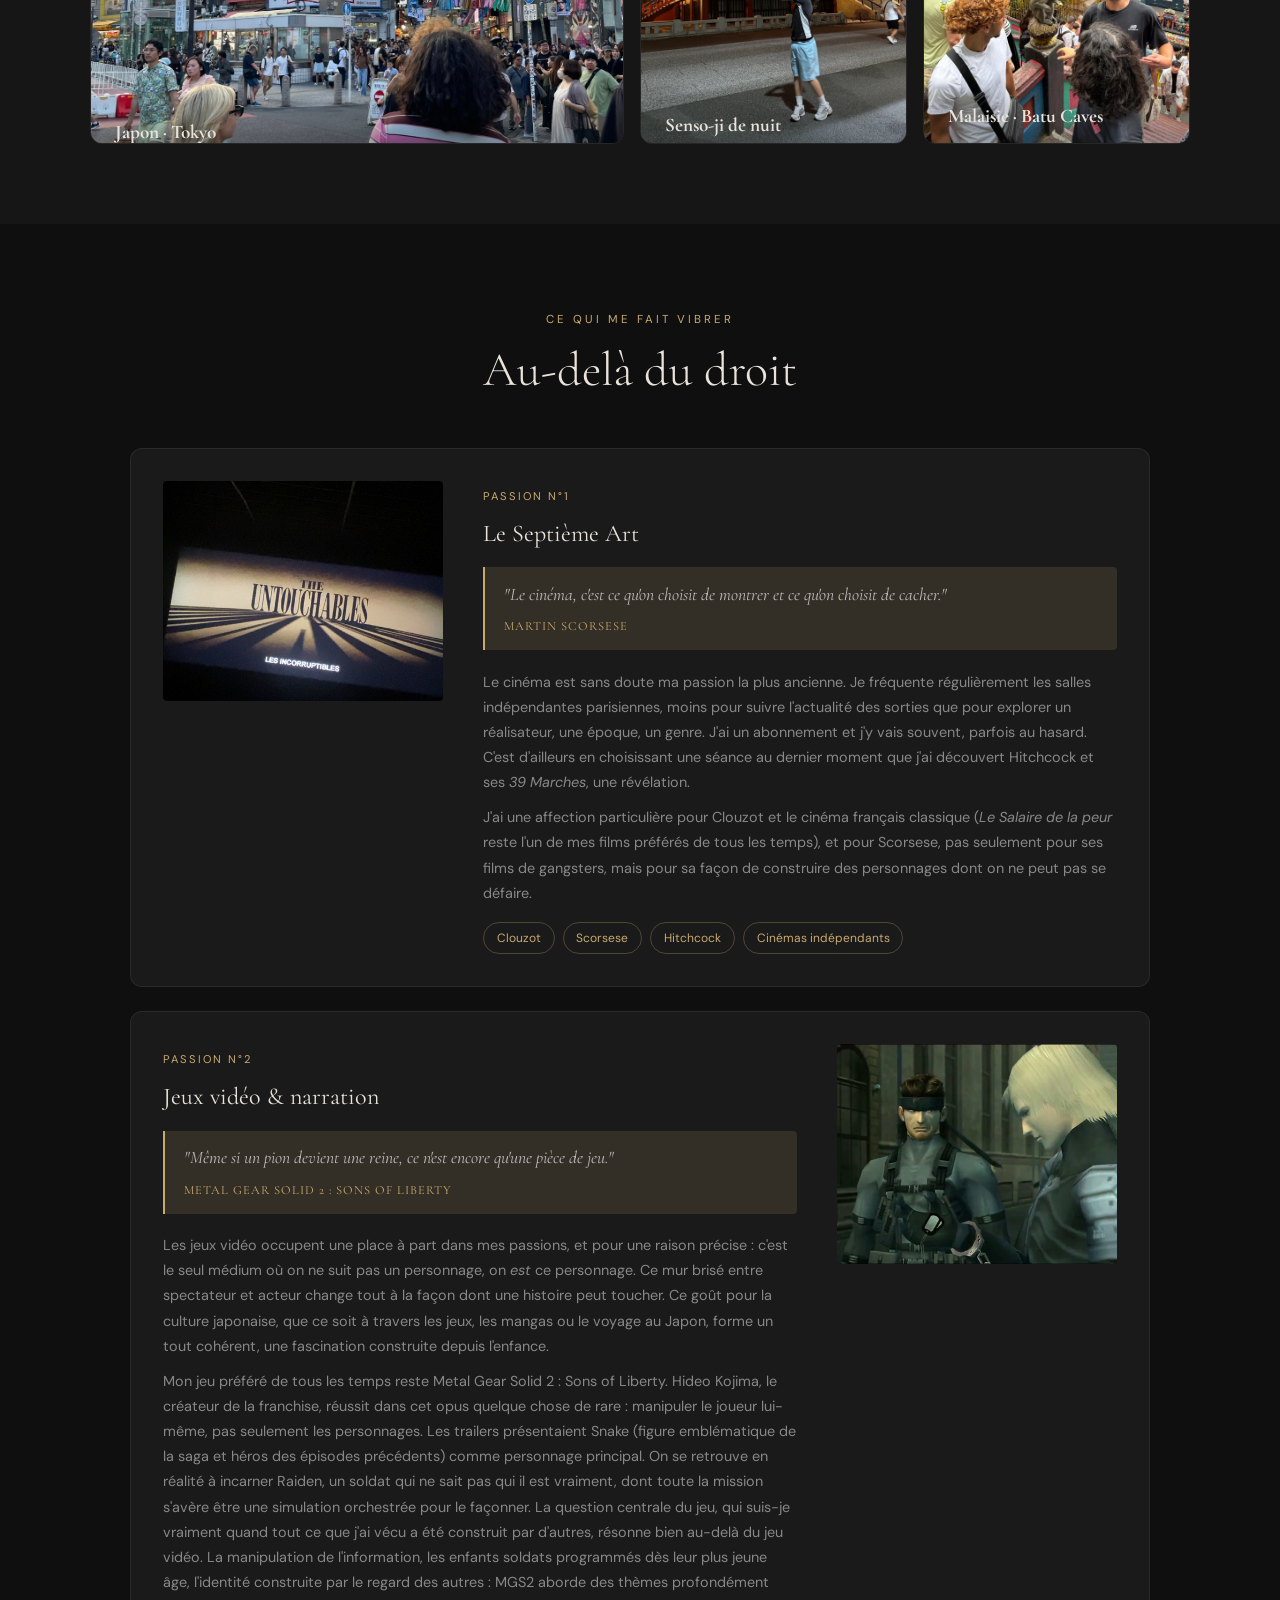
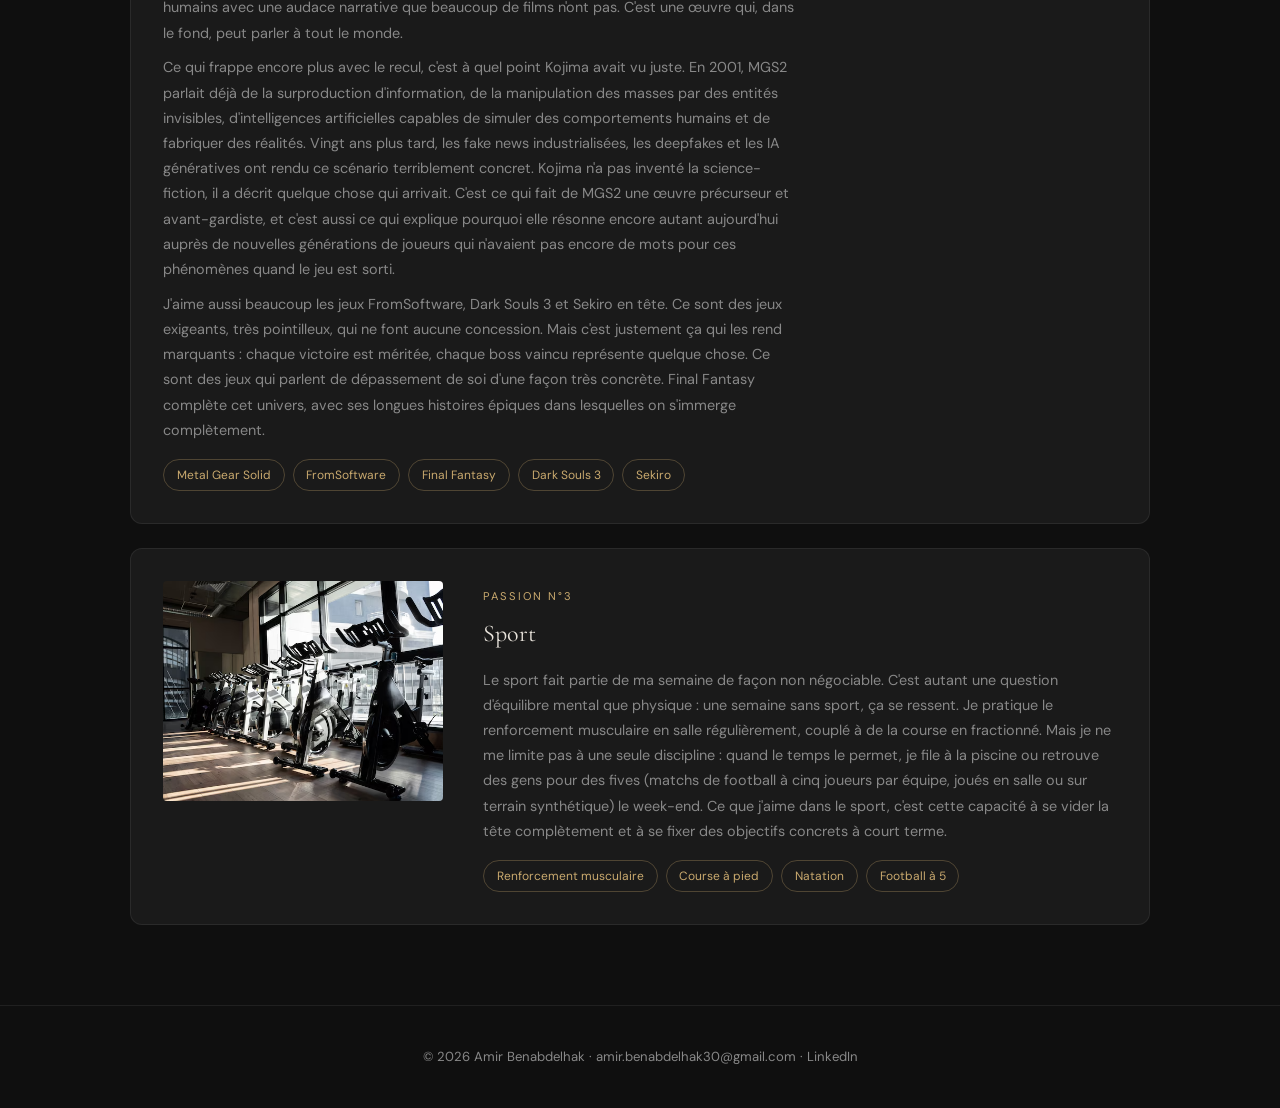
==== commit dd39d053: "Add files via upload" ====
--- a/apropos.html
+++ b/apropos.html
@@ -120,6 +120,7 @@
           <blockquote class="interest-quote">"Même si un pion devient une reine, ce n'est encore qu'une pièce de jeu." <cite>Metal Gear Solid 2 : Sons of Liberty</cite></blockquote>
           <p>Les jeux vidéo occupent une place à part dans mes passions, et pour une raison précise : c'est le seul médium où on ne suit pas un personnage, on <em>est</em> ce personnage. Ce mur brisé entre spectateur et acteur change tout à la façon dont une histoire peut toucher. Ce goût pour la culture japonaise, que ce soit à travers les jeux, les mangas ou le voyage au Japon, forme un tout cohérent, une fascination construite depuis l'enfance.</p>
           <p>Mon jeu préféré de tous les temps reste Metal Gear Solid 2 : Sons of Liberty. Hideo Kojima, le créateur de la franchise, réussit dans cet opus quelque chose de rare : manipuler le joueur lui-même, pas seulement les personnages. Les trailers présentaient Snake (figure emblématique de la saga et héros des épisodes précédents) comme personnage principal. On se retrouve en réalité à incarner Raiden, un soldat qui ne sait pas qui il est vraiment, dont toute la mission s'avère être une simulation orchestrée pour le façonner. La question centrale du jeu, qui suis-je vraiment quand tout ce que j'ai vécu a été construit par d'autres, résonne bien au-delà du jeu vidéo. La manipulation de l'information, les enfants soldats programmés dès leur plus jeune âge, l'identité construite par le regard des autres : MGS2 aborde des thèmes profondément humains avec une audace narrative que beaucoup de films n'ont pas. C'est une œuvre qui, dans le fond, peut parler à tout le monde.</p>
+          <p>Ce qui frappe encore plus avec le recul, c'est à quel point Kojima avait vu juste. En 2001, MGS2 parlait déjà de la surproduction d'information, de la manipulation des masses par des entités invisibles, d'intelligences artificielles capables de simuler des comportements humains et de fabriquer des réalités. Vingt ans plus tard, les fake news industrialisées, les deepfakes et les IA génératives ont rendu ce scénario terriblement concret. Kojima n'a pas inventé la science-fiction, il a décrit quelque chose qui arrivait. C'est ce qui fait de MGS2 une œuvre précurseur et avant-gardiste, et c'est aussi ce qui explique pourquoi elle résonne encore autant aujourd'hui auprès de nouvelles générations de joueurs qui n'avaient pas encore de mots pour ces phénomènes quand le jeu est sorti.</p>
           <p>J'aime aussi beaucoup les jeux FromSoftware, Dark Souls 3 et Sekiro en tête. Ce sont des jeux exigeants, très pointilleux, qui ne font aucune concession. Mais c'est justement ça qui les rend marquants : chaque victoire est méritée, chaque boss vaincu représente quelque chose. Ce sont des jeux qui parlent de dépassement de soi d'une façon très concrète. Final Fantasy complète cet univers, avec ses longues histoires épiques dans lesquelles on s'immerge complètement.</p>
           <div class="interest-tags">
             <span>Metal Gear Solid</span><span>FromSoftware</span><span>Final Fantasy</span><span>Dark Souls 3</span><span>Sekiro</span>
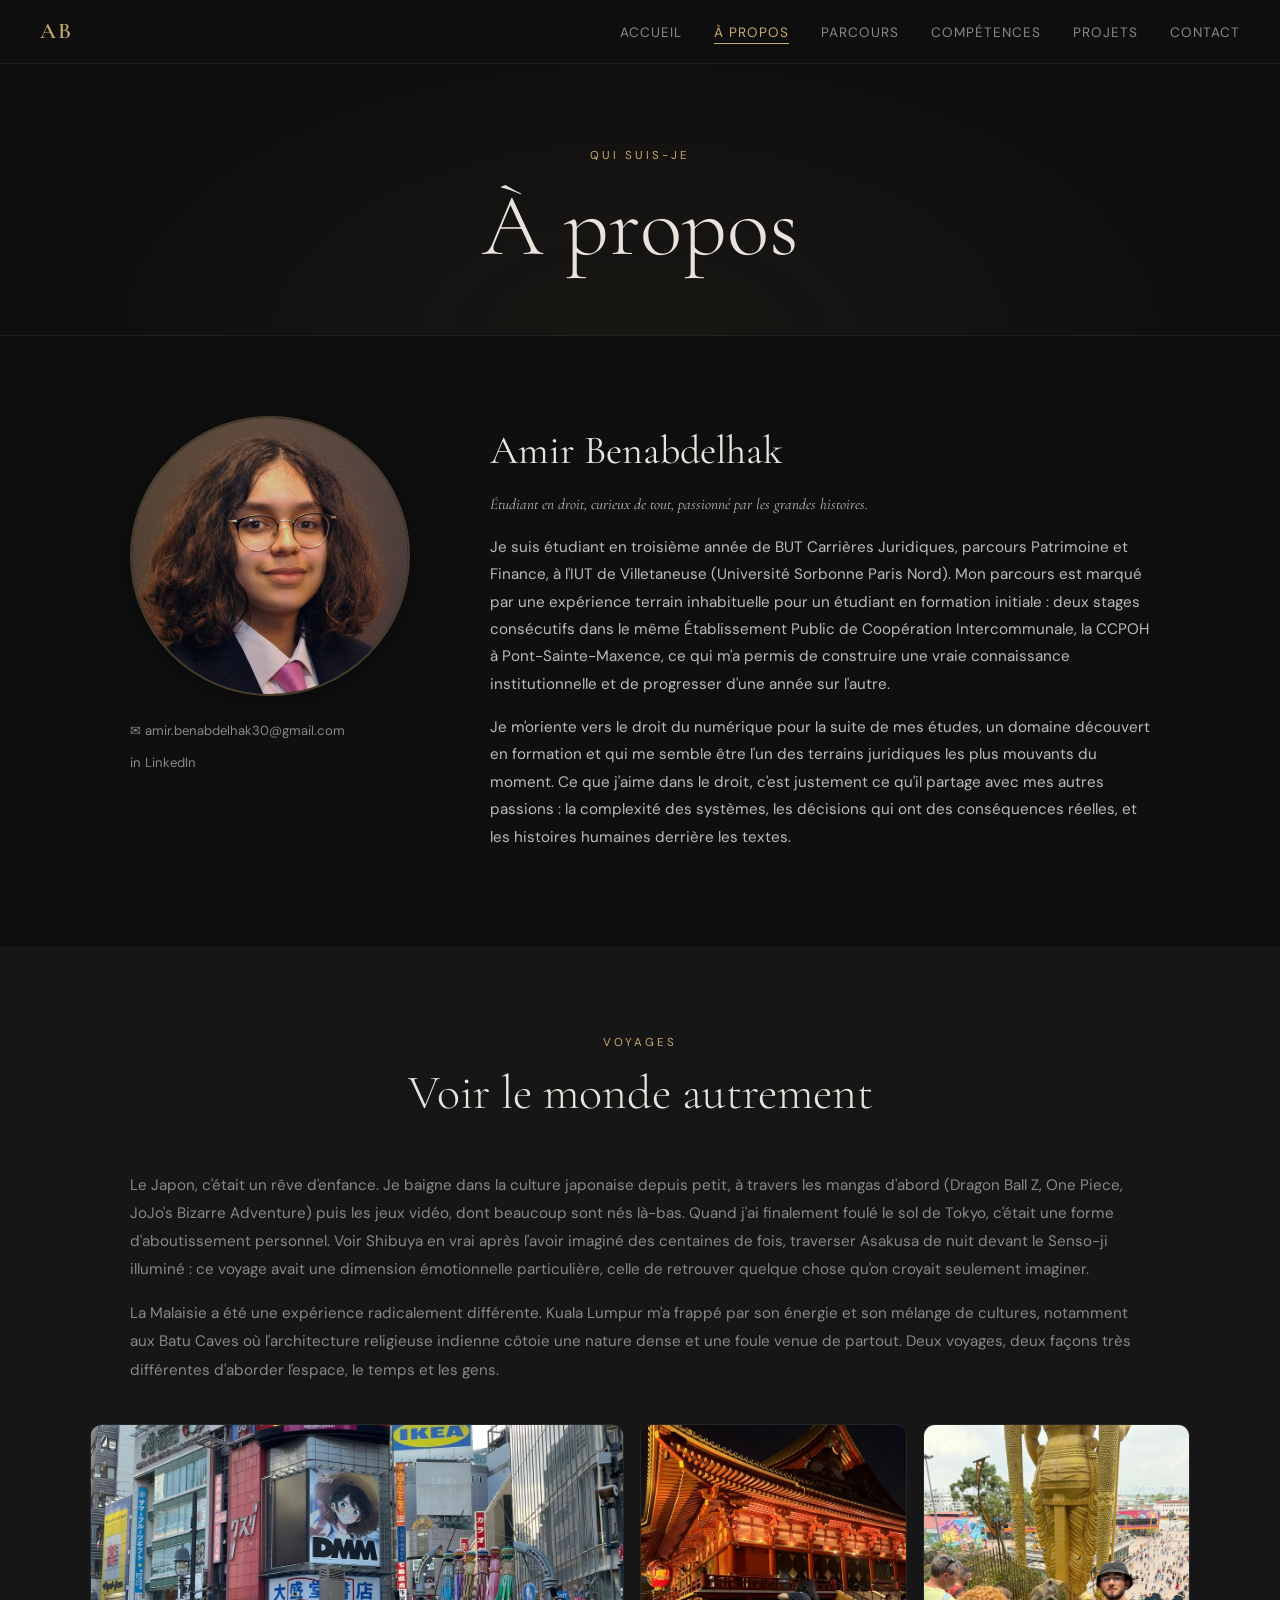
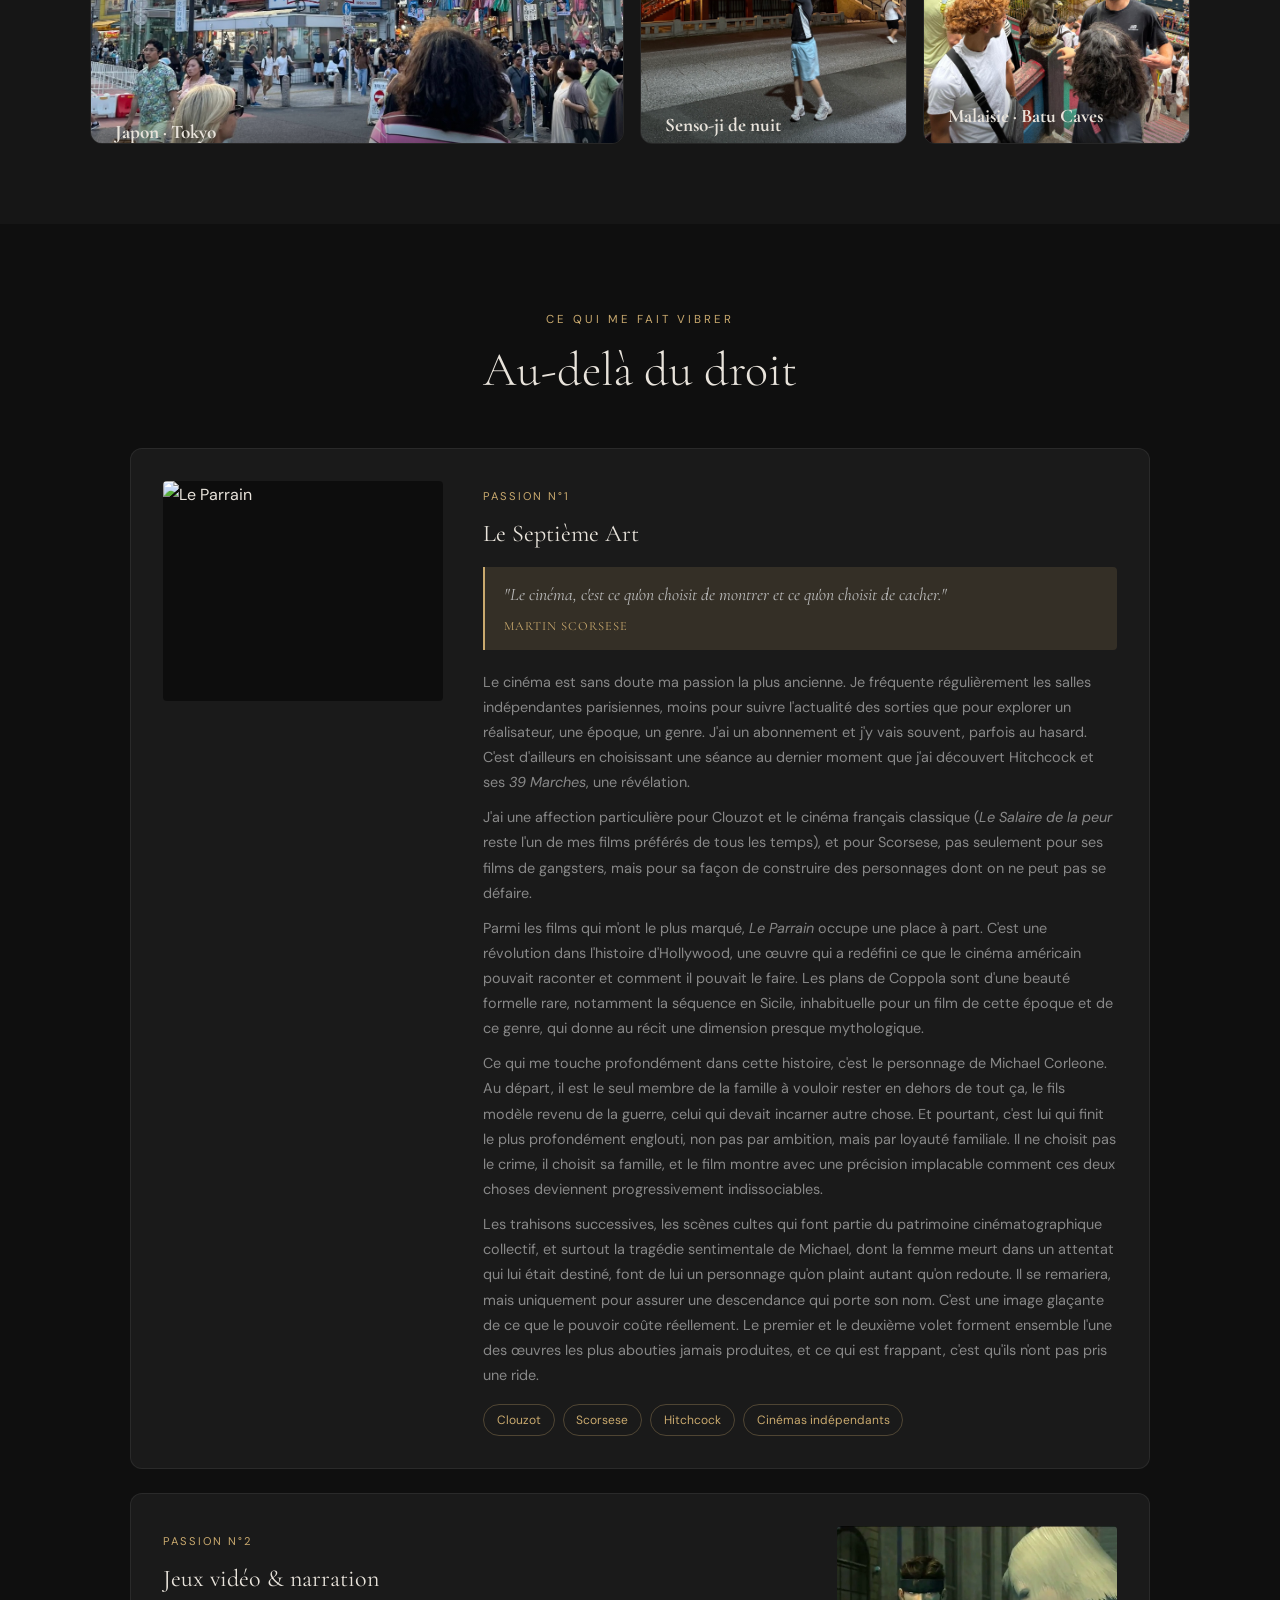
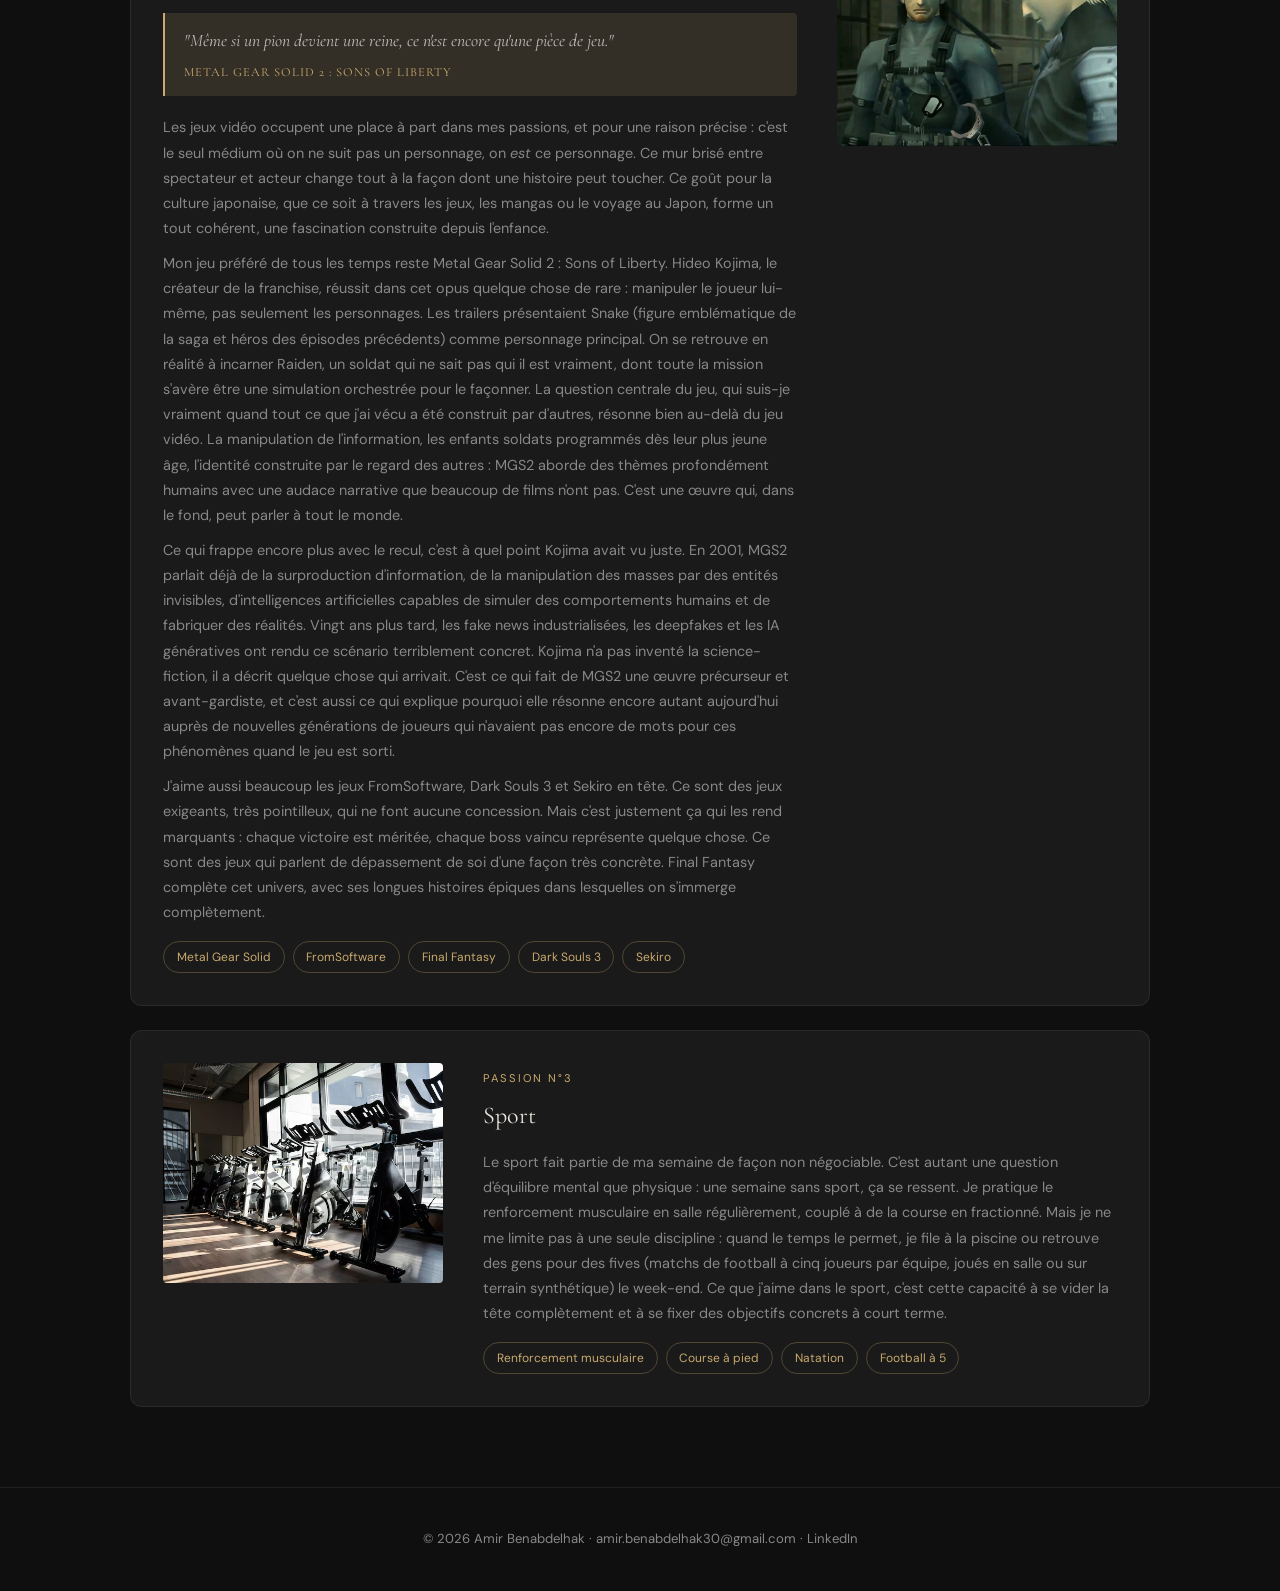
==== commit d46482de: "Add files via upload" ====
--- a/apropos.html
+++ b/apropos.html
@@ -95,7 +95,7 @@
       <!-- CINÉMA -->
       <div class="interest-card featured">
         <div class="interest-img-wrap">
-          <img src="images/cinema.jpg" alt="Cinéma" onerror="this.parentElement.style.background='#0d0d0d'">
+          <img src="images/le_parrain.jpg" alt="Le Parrain" onerror="this.parentElement.style.background='#0d0d0d'">
         </div>
         <div class="interest-content">
           <span class="interest-tag">Passion n°1</span>
@@ -103,6 +103,9 @@
           <blockquote class="interest-quote">"Le cinéma, c'est ce qu'on choisit de montrer et ce qu'on choisit de cacher." <cite>Martin Scorsese</cite></blockquote>
           <p>Le cinéma est sans doute ma passion la plus ancienne. Je fréquente régulièrement les salles indépendantes parisiennes, moins pour suivre l'actualité des sorties que pour explorer un réalisateur, une époque, un genre. J'ai un abonnement et j'y vais souvent, parfois au hasard. C'est d'ailleurs en choisissant une séance au dernier moment que j'ai découvert Hitchcock et ses <em>39 Marches</em>, une révélation.</p>
           <p>J'ai une affection particulière pour Clouzot et le cinéma français classique (<em>Le Salaire de la peur</em> reste l'un de mes films préférés de tous les temps), et pour Scorsese, pas seulement pour ses films de gangsters, mais pour sa façon de construire des personnages dont on ne peut pas se défaire.</p>
+          <p>Parmi les films qui m'ont le plus marqué, <em>Le Parrain</em> occupe une place à part. C'est une révolution dans l'histoire d'Hollywood, une œuvre qui a redéfini ce que le cinéma américain pouvait raconter et comment il pouvait le faire. Les plans de Coppola sont d'une beauté formelle rare, notamment la séquence en Sicile, inhabituelle pour un film de cette époque et de ce genre, qui donne au récit une dimension presque mythologique.</p>
+          <p>Ce qui me touche profondément dans cette histoire, c'est le personnage de Michael Corleone. Au départ, il est le seul membre de la famille à vouloir rester en dehors de tout ça, le fils modèle revenu de la guerre, celui qui devait incarner autre chose. Et pourtant, c'est lui qui finit le plus profondément englouti, non pas par ambition, mais par loyauté familiale. Il ne choisit pas le crime, il choisit sa famille, et le film montre avec une précision implacable comment ces deux choses deviennent progressivement indissociables.</p>
+          <p>Les trahisons successives, les scènes cultes qui font partie du patrimoine cinématographique collectif, et surtout la tragédie sentimentale de Michael, dont la femme meurt dans un attentat qui lui était destiné, font de lui un personnage qu'on plaint autant qu'on redoute. Il se remariera, mais uniquement pour assurer une descendance qui porte son nom. C'est une image glaçante de ce que le pouvoir coûte réellement. Le premier et le deuxième volet forment ensemble l'une des œuvres les plus abouties jamais produites, et ce qui est frappant, c'est qu'ils n'ont pas pris une ride.</p>
           <div class="interest-tags">
             <span>Clouzot</span><span>Scorsese</span><span>Hitchcock</span><span>Cinémas indépendants</span>
           </div>
